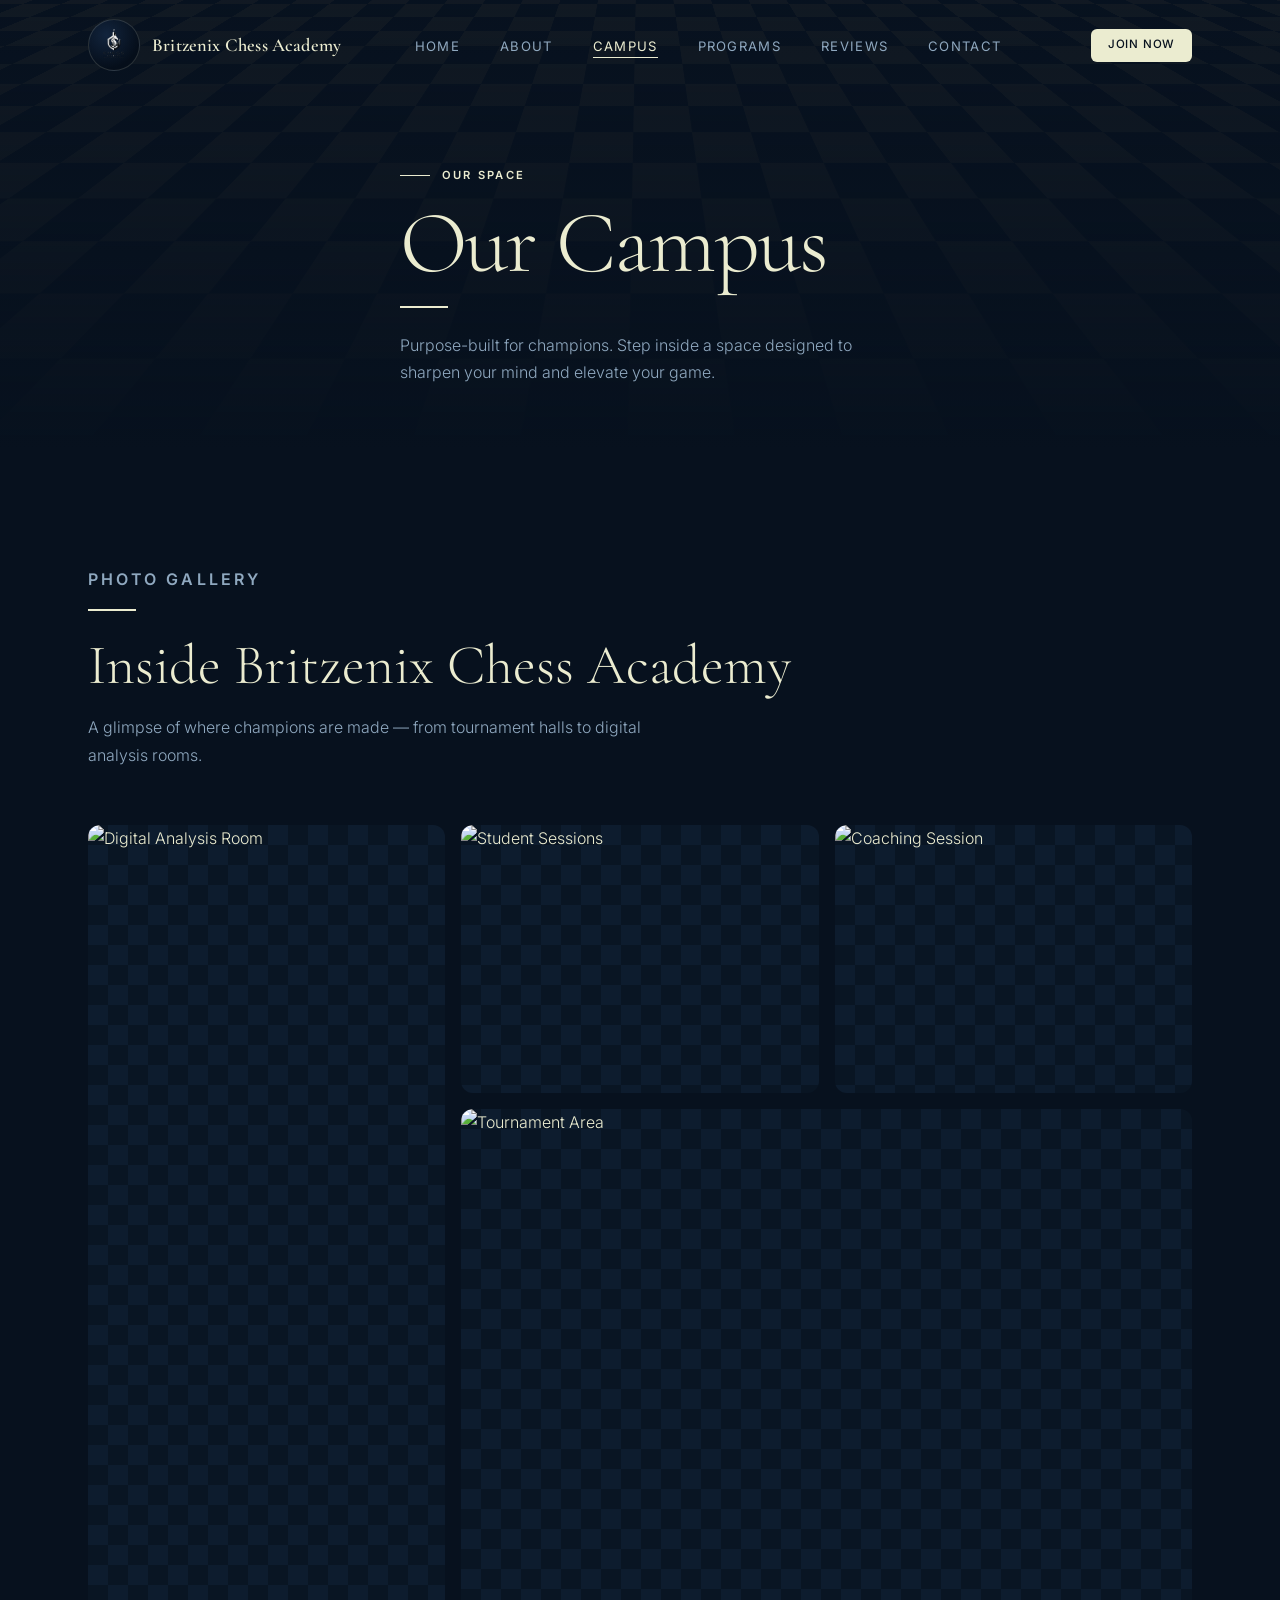
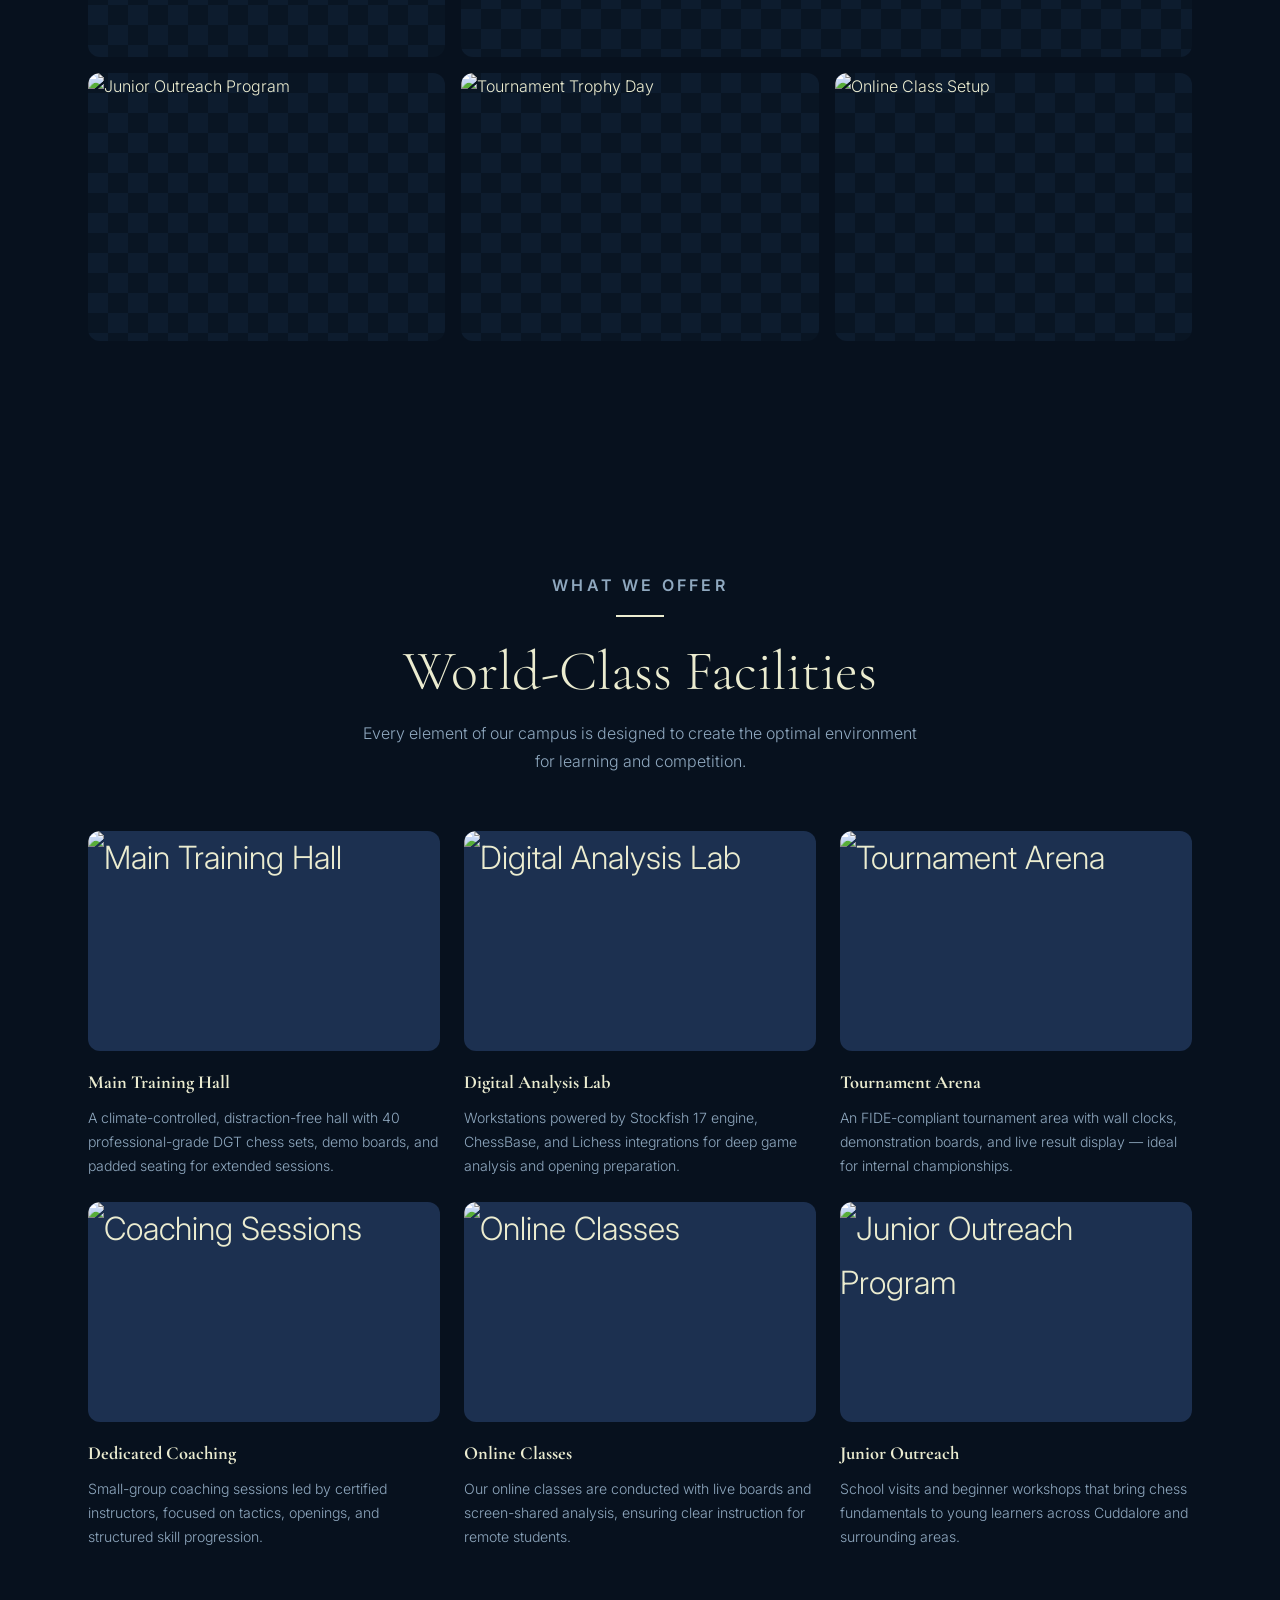
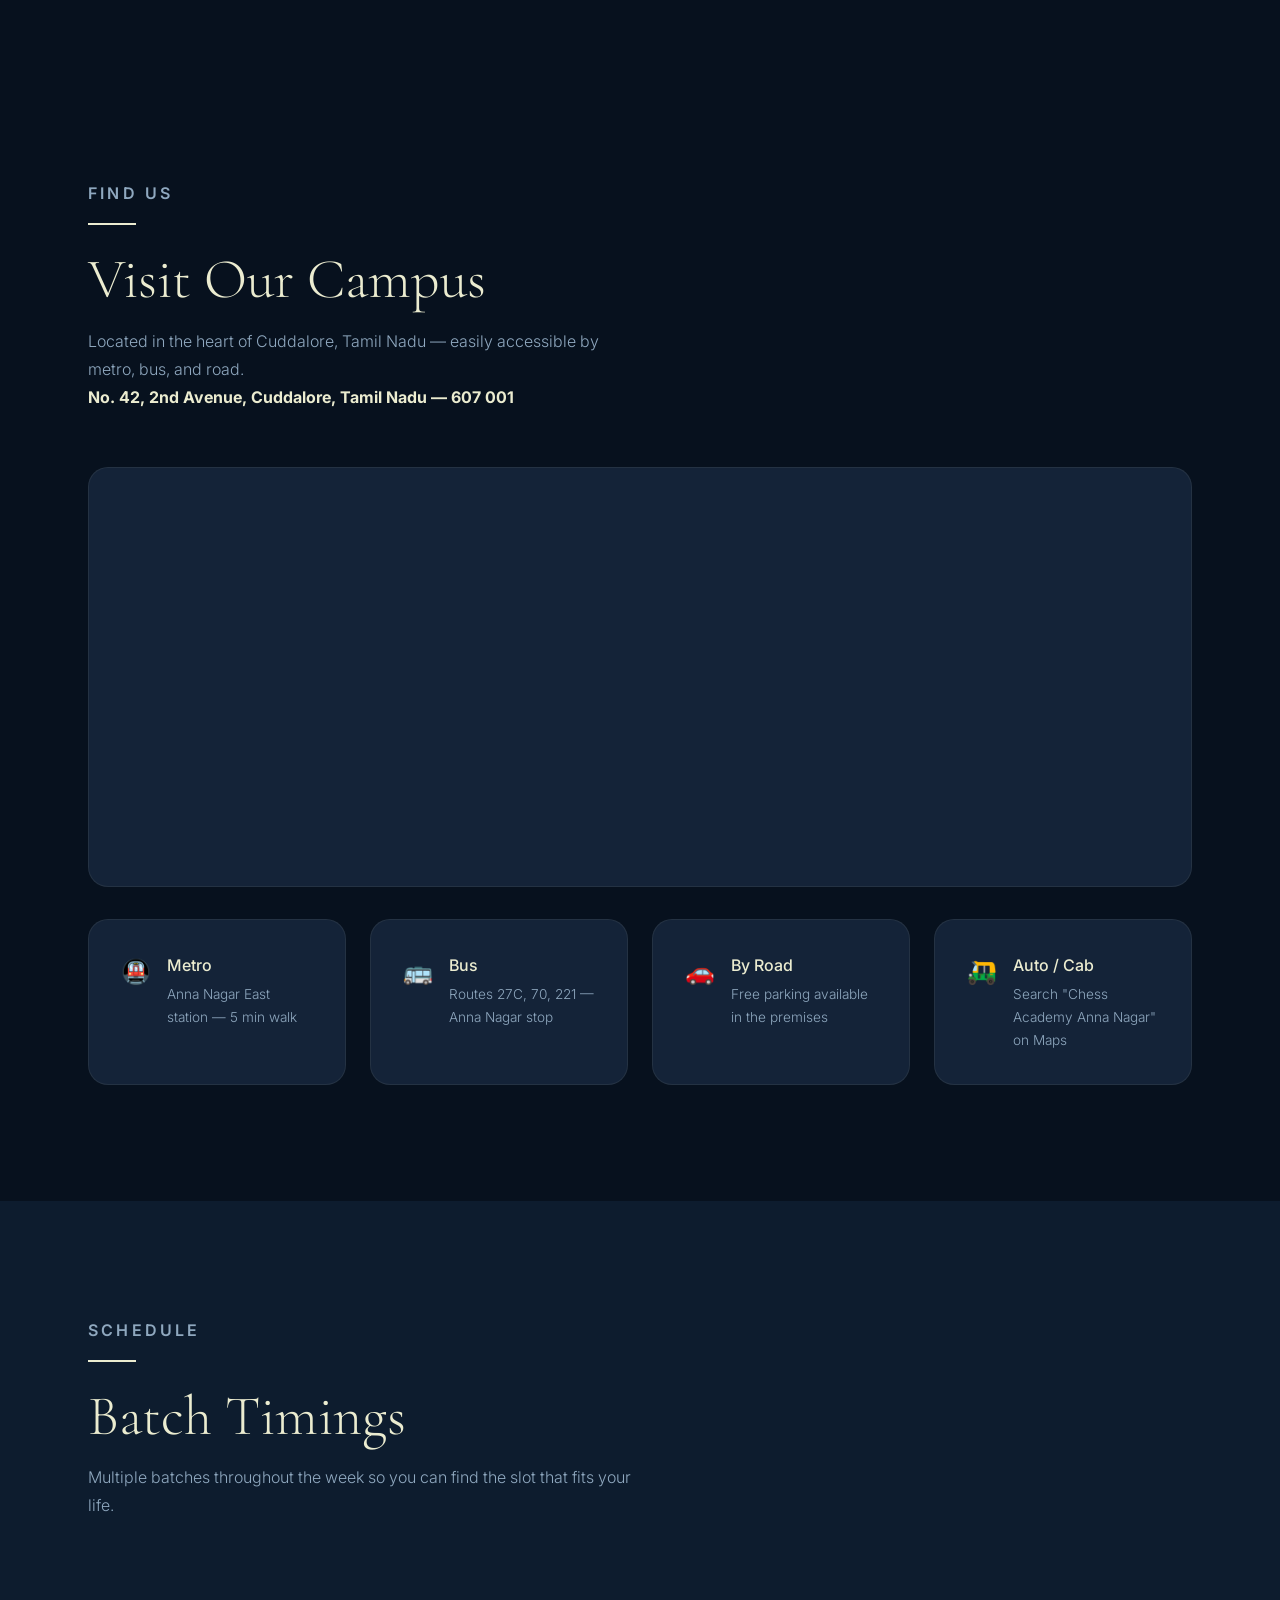
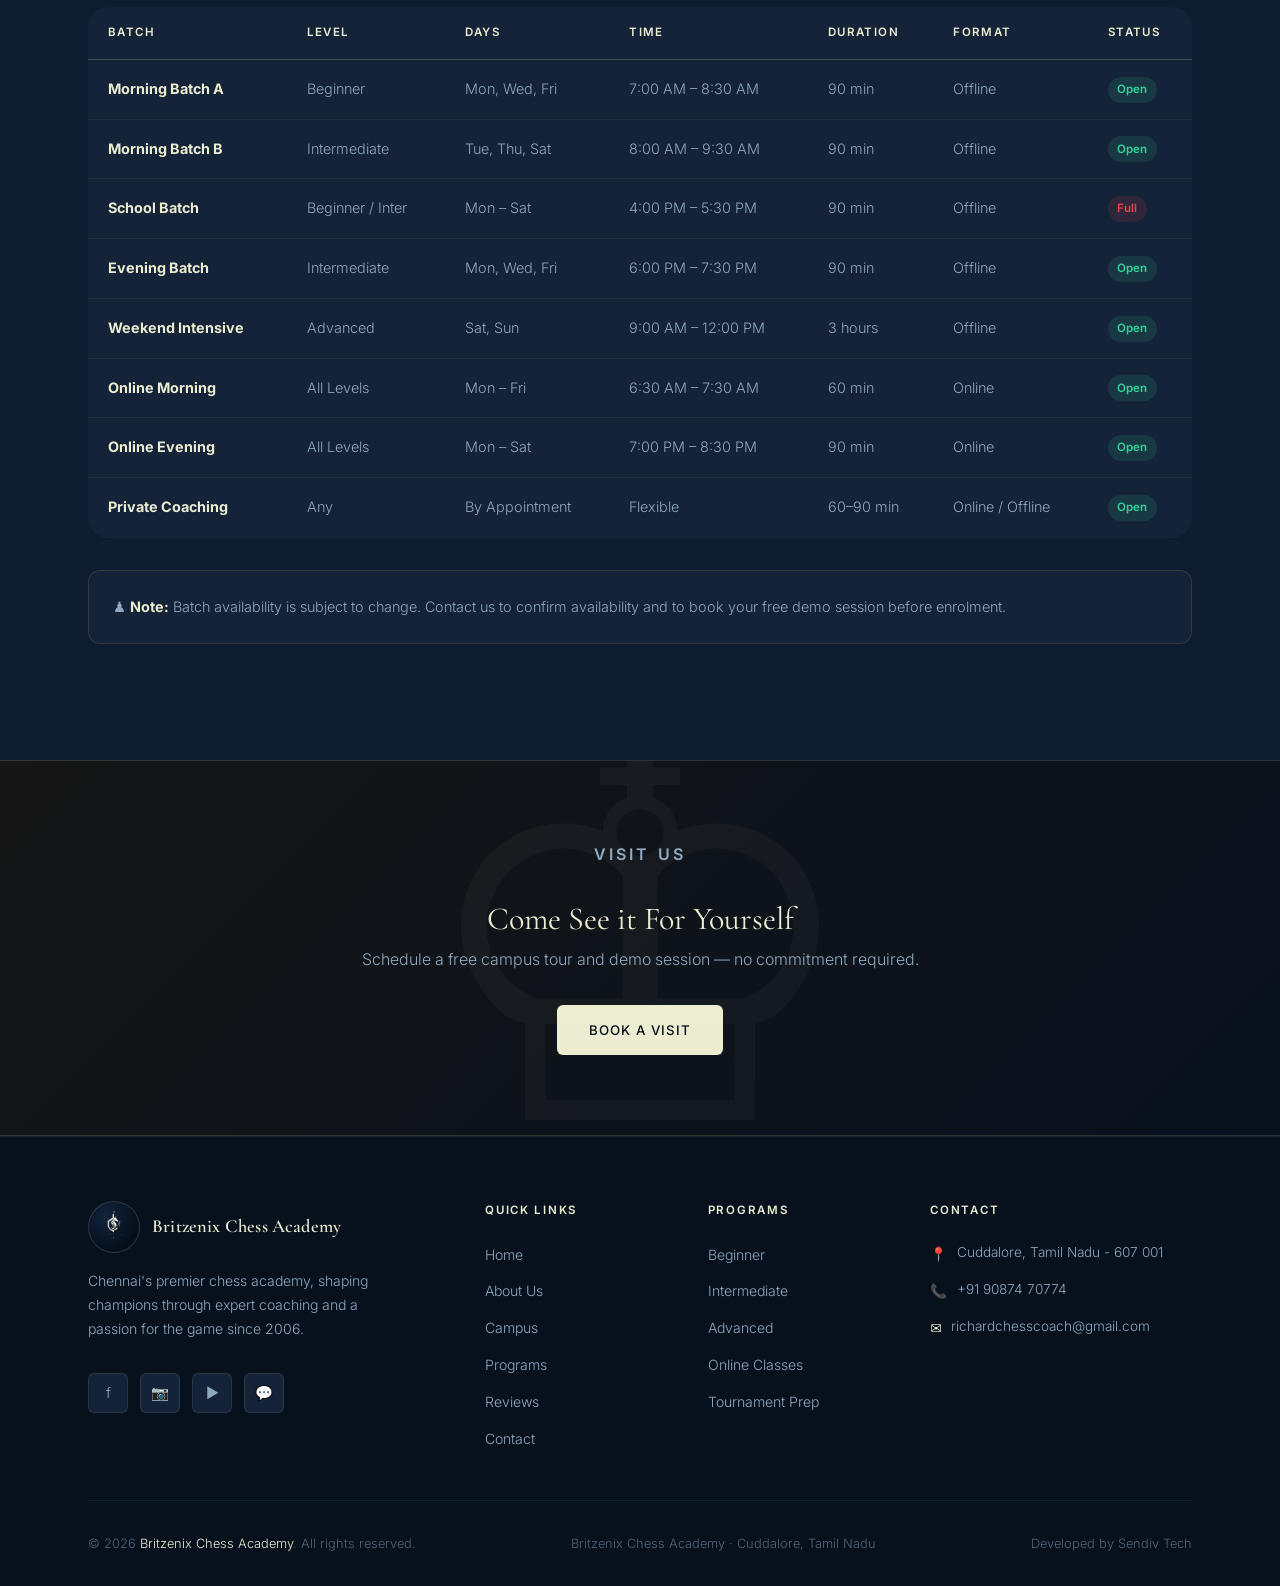
==== campus.html @ 388baba0 "Add files via upload" ====
<!DOCTYPE html>
<html lang="en">
<head>
  <meta charset="UTF-8" />
  <meta name="viewport" content="width=device-width, initial-scale=1.0" />
  <meta name="description" content="Britzenix Chess Academy Campus — explore our training facilities, gallery, and batch schedule in Chennai." />
  <title>Campus — Britzenix Chess Academy</title>
  <link rel="stylesheet" href="style.css" />
  <link rel="icon" href="chesslogo.png"/>
</head>
<body>

<!-- Global floating chess-piece background layer (behind everything) -->
<div class="piece-field" aria-hidden="true"></div>


<!-- ── NAVBAR ──────────────────────────────────────────────── -->
<nav class="navbar" role="navigation" aria-label="Main navigation">
  <div class="container navbar-inner">
    <a href="index.html" class="nav-logo" aria-label="Britzenix Chess Academy Home">
      <div class="nav-logo-icon"><img src="chesslogo.png" alt="Britzenix Chess Academy Logo"></div>
      <span class="nav-logo-text">Britzenix <span>Chess Academy</span></span>
    </a>
    <ul class="nav-menu" role="list">
      <li><a href="index.html"   class="nav-link">Home</a></li>
      <li><a href="about.html"   class="nav-link">About</a></li>
      <li><a href="campus.html"  class="nav-link active">Campus</a></li>
      <li><a href="index.html#programs" class="nav-link">Programs</a></li>
      <li><a href="reviews.html" class="nav-link">Reviews</a></li>
      <li><a href="contact.html" class="nav-link">Contact</a></li>
    </ul>
    <a href="contact.html" class="btn btn-gold nav-cta">Join Now</a>
    <button class="hamburger" aria-label="Toggle menu">
      <span></span><span></span><span></span>
    </button>
  </div>
</nav>
<nav class="mobile-nav">
  <a href="index.html"   class="nav-link">Home</a>
  <a href="about.html"   class="nav-link">About</a>
  <a href="campus.html"  class="nav-link">Campus</a>
  <a href="index.html#programs" class="nav-link">Programs</a>
  <a href="reviews.html" class="nav-link">Reviews</a>
  <a href="contact.html" class="nav-link">Contact</a>
  <a href="contact.html" class="btn btn-gold" style="margin-top:.5rem">Join Now</a>
</nav>

<!-- ── PAGE HERO ───────────────────────────────────────────── -->
<header class="page-hero">
  <div class="board-3d-stage" aria-hidden="true">
    <div class="board-3d-plane"></div>
  </div>
  <div class="page-hero-overlay"></div>
  <div class="container page-hero-content">
    <p class="page-hero-eyebrow">Our Space</p>
    <h1 class="display-xl">Our Campus</h1>
    <div class="gold-line" style="margin-top:1rem"></div>
    <p style="color:var(--ivory-dim);max-width:480px;font-size:1rem">
      Purpose-built for champions. Step inside a space designed to sharpen your mind and elevate your game.
    </p>
  </div>
</header>

<!-- ── GALLERY ──────────────────────────────────────────────── -->
<section class="section gallery-section">
  <div class="container">
    <div class="section-header reveal">
      <p class="section-label">Photo Gallery</p>
      <div class="gold-line"></div>
      <h2 class="display-lg">Inside Britzenix Chess Academy</h2>
      <p>A glimpse of where champions are made — from tournament halls to digital analysis rooms.</p>
    </div>

    <div class="gallery-grid reveal">

      <div class="gallery-item tall" data-src="image/campus1.jpeg" data-caption="Digital Analysis Room — Live engine + board analysis">
        <div class="gallery-inner"><img src="image/campus1.jpeg" alt="Digital Analysis Room" loading="lazy"></div>
        <div class="gallery-overlay">
          <div class="gallery-overlay-text">Digital Analysis Room<br><span style="font-weight:400;letter-spacing:.03em;text-transform:none;font-size:.68rem;color:var(--ivory-dim)">Live engine + board analysis</span></div>
          <span class="gallery-expand-hint" aria-hidden="true">⛶</span>
        </div>
      </div>

      <div class="gallery-item" data-src="image/campus2.jpeg" data-caption="Student Sessions">
        <div class="gallery-inner"><img src="image/campus2.jpeg" alt="Student Sessions" loading="lazy"></div>
        <div class="gallery-overlay">
          <div class="gallery-overlay-text">Student Sessions</div>
          <span class="gallery-expand-hint" aria-hidden="true">⛶</span>
        </div>
      </div>

      <div class="gallery-item" data-src="image/campus3.jpeg" data-caption="Coaching Session">
        <div class="gallery-inner"><img src="image/campus3.jpeg" alt="Coaching Session" loading="lazy"></div>
        <div class="gallery-overlay">
          <div class="gallery-overlay-text">Coaching Session</div>
          <span class="gallery-expand-hint" aria-hidden="true">⛶</span>
        </div>
      </div>

      <div class="gallery-item wide" data-src="image/campus4.jpeg" data-caption="Tournament Area — Live tournament play">
        <div class="gallery-inner"><img src="image/campus4.jpeg" alt="Tournament Area" loading="lazy"></div>
        <div class="gallery-overlay">
          <div class="gallery-overlay-text">Tournament Area<br><span style="font-weight:400;letter-spacing:.03em;text-transform:none;font-size:.68rem;color:var(--ivory-dim)">Live tournament play</span></div>
          <span class="gallery-expand-hint" aria-hidden="true">⛶</span>
        </div>
      </div>

      <div class="gallery-item" data-src="image/campus6.jpeg" data-caption="Junior Outreach Program">
        <div class="gallery-inner"><img src="image/campus6.jpeg" alt="Junior Outreach Program" loading="lazy"></div>
        <div class="gallery-overlay">
          <div class="gallery-overlay-text">Junior Outreach</div>
          <span class="gallery-expand-hint" aria-hidden="true">⛶</span>
        </div>
      </div>

      <div class="gallery-item" data-src="image/campus7.jpeg" data-caption="Trophy Day — Tournament Award Ceremony">
        <div class="gallery-inner"><img src="image/campus7.jpeg" alt="Tournament Trophy Day" loading="lazy"></div>
        <div class="gallery-overlay">
          <div class="gallery-overlay-text">Trophy Day</div>
          <span class="gallery-expand-hint" aria-hidden="true">⛶</span>
        </div>
      </div>

      <div class="gallery-item" data-src="image/chess1.jpeg" data-caption="Online Class Setup">
        <div class="gallery-inner"><img src="image/chess1.jpeg" alt="Online Class Setup" loading="lazy"></div>
        <div class="gallery-overlay">
          <div class="gallery-overlay-text">Online Class Setup</div>
          <span class="gallery-expand-hint" aria-hidden="true">⛶</span>
        </div>
      </div>

    </div>
  </div>
</section>

<!-- ── FACILITIES ────────────────────────────────────────────── -->
<section class="section facilities-section">
  <div class="container">
    <div class="section-header center reveal">
      <p class="section-label">What We Offer</p>
      <div class="gold-line center"></div>
      <h2 class="display-lg">World-Class Facilities</h2>
      <p>Every element of our campus is designed to create the optimal environment for learning and competition.</p>
    </div>

    <div class="grid-3 facilities-grid">

      <div class="facility-card reveal delay-1">
        <div class="facility-icon"><img src="image/campus1.jpeg" alt="Main Training Hall" loading="lazy"></div>
        <h3 class="facility-title">Main Training Hall</h3>
        <p class="facility-desc">A climate-controlled, distraction-free hall with 40 professional-grade DGT chess sets, demo boards, and padded seating for extended sessions.</p>
      </div>

      <div class="facility-card reveal delay-2">
        <div class="facility-icon"><img src="image/campus2.jpeg" alt="Digital Analysis Lab" loading="lazy"></div>
        <h3 class="facility-title">Digital Analysis Lab</h3>
        <p class="facility-desc">Workstations powered by Stockfish 17 engine, ChessBase, and Lichess integrations for deep game analysis and opening preparation.</p>
      </div>

      <div class="facility-card reveal delay-3">
        <div class="facility-icon"><img src="image/campus3.jpeg" alt="Tournament Arena" loading="lazy"></div>
        <h3 class="facility-title">Tournament Arena</h3>
        <p class="facility-desc">An FIDE-compliant tournament area with wall clocks, demonstration boards, and live result display — ideal for internal championships.</p>
      </div>

      <div class="facility-card reveal delay-1">
        <div class="facility-icon"><img src="image/campus4.jpeg" alt="Coaching Sessions" loading="lazy"></div>
        <h3 class="facility-title">Dedicated Coaching</h3>
        <p class="facility-desc">Small-group coaching sessions led by certified instructors, focused on tactics, openings, and structured skill progression.</p>
      </div>

      <div class="facility-card reveal delay-2">
        <div class="facility-icon"><img src="image/campus6.jpeg" alt="Online Classes" loading="lazy"></div>
        <h3 class="facility-title">Online Classes</h3>
        <p class="facility-desc">Our online classes are conducted with live boards and screen-shared analysis, ensuring clear instruction for remote students.</p>
      </div>

      <div class="facility-card reveal delay-3">
        <div class="facility-icon"><img src="image/campus7.jpeg" alt="Junior Outreach Program" loading="lazy"></div>
        <h3 class="facility-title">Junior Outreach</h3>
        <p class="facility-desc">School visits and beginner workshops that bring chess fundamentals to young learners across Cuddalore and surrounding areas.</p>
      </div>

    </div>
  </div>
</section>

<!-- ── MAP ──────────────────────────────────────────────────── -->
<section class="section map-section">
  <div class="container">
    <div class="section-header reveal">
      <p class="section-label">Find Us</p>
      <div class="gold-line"></div>
      <h2 class="display-lg">Visit Our Campus</h2>
      <p style="margin-bottom:2rem">
        Located in the heart of Cuddalore, Tamil Nadu — easily accessible by metro, bus, and road.<br>
        <strong style="color:var(--ivory)">No. 42, 2nd Avenue, Cuddalore, Tamil Nadu — 607 001</strong>
      </p>
    </div>
    <div class="map-wrap reveal">
      <!-- Google Maps embed for Cuddalore area -->
      <iframe
        src="https://www.google.com/maps/embed?pb=!1m18!1m12!1m3!1d3906.221751142876!2d79.76400107519329!3d11.749422540493462!2m3!1f0!2f0!3f0!3m2!1i1024!2i768!4f13.1!3m3!1m2!1s0x8b1686d2ad7fea7d%3A0x9b888608c3ef95a0!2sCuddalore%20Chess%20Academy!5e0!3m2!1sen!2sin!4v1782050649789!5m2!1sen!2sin" width="600" height="450" style="border:0;" allowfullscreen="" loading="lazy" referrerpolicy="no-referrer-when-downgrade"
        allowfullscreen=""
        loading="lazy"
        referrerpolicy="no-referrer-when-downgrade"
        title="Britzenix Chess Academy Location — Cuddalore, Tamil Nadu"
      ></iframe>
    </div>
    <div style="display:grid;grid-template-columns:repeat(auto-fit,minmax(220px,1fr));gap:1.5rem;margin-top:2rem" class="reveal">
      <div class="story-card" style="display:flex;align-items:flex-start;gap:1rem">
        <span style="font-size:1.5rem;flex-shrink:0">🚇</span>
        <div>
          <p style="color:var(--ivory);font-weight:500;margin-bottom:.25rem">Metro</p>
          <p style="font-size:.85rem;color:var(--ivory-dim)">Anna Nagar East station — 5 min walk</p>
        </div>
      </div>
      <div class="story-card" style="display:flex;align-items:flex-start;gap:1rem">
        <span style="font-size:1.5rem;flex-shrink:0">🚌</span>
        <div>
          <p style="color:var(--ivory);font-weight:500;margin-bottom:.25rem">Bus</p>
          <p style="font-size:.85rem;color:var(--ivory-dim)">Routes 27C, 70, 221 — Anna Nagar stop</p>
        </div>
      </div>
      <div class="story-card" style="display:flex;align-items:flex-start;gap:1rem">
        <span style="font-size:1.5rem;flex-shrink:0">🚗</span>
        <div>
          <p style="color:var(--ivory);font-weight:500;margin-bottom:.25rem">By Road</p>
          <p style="font-size:.85rem;color:var(--ivory-dim)">Free parking available in the premises</p>
        </div>
      </div>
      <div class="story-card" style="display:flex;align-items:flex-start;gap:1rem">
        <span style="font-size:1.5rem;flex-shrink:0">🛺</span>
        <div>
          <p style="color:var(--ivory);font-weight:500;margin-bottom:.25rem">Auto / Cab</p>
          <p style="font-size:.85rem;color:var(--ivory-dim)">Search "Chess Academy Anna Nagar" on Maps</p>
        </div>
      </div>
    </div>
  </div>
</section>

<!-- ── BATCH TIMINGS ─────────────────────────────────────────── -->
<section class="section batches-section">
  <div class="container">
    <div class="section-header reveal">
      <p class="section-label">Schedule</p>
      <div class="gold-line"></div>
      <h2 class="display-lg">Batch Timings</h2>
      <p>Multiple batches throughout the week so you can find the slot that fits your life.</p>
    </div>

    <div class="reveal" style="overflow-x:auto">
      <table class="batches-table">
        <thead>
          <tr>
            <th>Batch</th>
            <th>Level</th>
            <th>Days</th>
            <th>Time</th>
            <th>Duration</th>
            <th>Format</th>
            <th>Status</th>
          </tr>
        </thead>
        <tbody>
          <tr>
            <td><strong style="color:var(--ivory)">Morning Batch A</strong></td>
            <td>Beginner</td>
            <td>Mon, Wed, Fri</td>
            <td>7:00 AM – 8:30 AM</td>
            <td>90 min</td>
            <td>Offline</td>
            <td><span class="batch-badge badge-open">Open</span></td>
          </tr>
          <tr>
            <td><strong style="color:var(--ivory)">Morning Batch B</strong></td>
            <td>Intermediate</td>
            <td>Tue, Thu, Sat</td>
            <td>8:00 AM – 9:30 AM</td>
            <td>90 min</td>
            <td>Offline</td>
            <td><span class="batch-badge badge-open">Open</span></td>
          </tr>
          <tr>
            <td><strong style="color:var(--ivory)">School Batch</strong></td>
            <td>Beginner / Inter</td>
            <td>Mon – Sat</td>
            <td>4:00 PM – 5:30 PM</td>
            <td>90 min</td>
            <td>Offline</td>
            <td><span class="batch-badge badge-full">Full</span></td>
          </tr>
          <tr>
            <td><strong style="color:var(--ivory)">Evening Batch</strong></td>
            <td>Intermediate</td>
            <td>Mon, Wed, Fri</td>
            <td>6:00 PM – 7:30 PM</td>
            <td>90 min</td>
            <td>Offline</td>
            <td><span class="batch-badge badge-open">Open</span></td>
          </tr>
          <tr>
            <td><strong style="color:var(--ivory)">Weekend Intensive</strong></td>
            <td>Advanced</td>
            <td>Sat, Sun</td>
            <td>9:00 AM – 12:00 PM</td>
            <td>3 hours</td>
            <td>Offline</td>
            <td><span class="batch-badge badge-open">Open</span></td>
          </tr>
          <tr>
            <td><strong style="color:var(--ivory)">Online Morning</strong></td>
            <td>All Levels</td>
            <td>Mon – Fri</td>
            <td>6:30 AM – 7:30 AM</td>
            <td>60 min</td>
            <td>Online</td>
            <td><span class="batch-badge badge-open">Open</span></td>
          </tr>
          <tr>
            <td><strong style="color:var(--ivory)">Online Evening</strong></td>
            <td>All Levels</td>
            <td>Mon – Sat</td>
            <td>7:00 PM – 8:30 PM</td>
            <td>90 min</td>
            <td>Online</td>
            <td><span class="batch-badge badge-open">Open</span></td>
          </tr>
          <tr>
            <td><strong style="color:var(--ivory)">Private Coaching</strong></td>
            <td>Any</td>
            <td>By Appointment</td>
            <td>Flexible</td>
            <td>60–90 min</td>
            <td>Online / Offline</td>
            <td><span class="batch-badge badge-open">Open</span></td>
          </tr>
        </tbody>
      </table>
    </div>

    <div style="margin-top:2rem;padding:1.5rem;background:var(--surface);border-radius:var(--r-md);border:1px solid rgba(212,175,55,.15)" class="reveal">
      <p style="font-size:.9rem;color:var(--ivory-dim)">
        ♟ <strong style="color:var(--gold)">Note:</strong> Batch availability is subject to change. Contact us to confirm availability and to book your free demo session before enrolment.
      </p>
    </div>
  </div>
</section>

<!-- ── CTA ──────────────────────────────────────────────────── -->
<section class="cta-banner reveal">
  <div class="container">
    <p class="section-label">Visit Us</p>
    <h2 class="display-md" style="color:var(--ivory);margin:.75rem 0 .5rem">Come See it For Yourself</h2>
    <p>Schedule a free campus tour and demo session — no commitment required.</p>
    <a href="contact.html" class="btn btn-gold">Book a Visit</a>
  </div>
</section>

<!-- ── FOOTER ───────────────────────────────────────────────── -->
<footer class="footer">
  <div class="container">
    <div class="footer-grid">
      <div class="footer-brand">
        <div class="nav-logo" style="margin-bottom:.5rem">
          <div class="nav-logo-icon"><img src="chesslogo.png" alt="Britzenix Chess Academy Logo"></div>
          <span class="nav-logo-text">Britzenix <span>Chess Academy</span></span>
        </div>
        <p>Chennai's premier chess academy, shaping champions through expert coaching and a passion for the game since 2006.</p>
        <div class="social-links">
          <a href="#" class="social-link">f</a>
          <a href="#" class="social-link">📷</a>
          <a href="#" class="social-link">▶</a>
          <a href="#" class="social-link">💬</a>
        </div>
      </div>
      <div>
        <p class="footer-heading">Quick Links</p>
        <ul class="footer-links">
          <li><a href="index.html"   class="footer-link">Home</a></li>
          <li><a href="about.html"   class="footer-link">About Us</a></li>
          <li><a href="campus.html"  class="footer-link">Campus</a></li>
          <li><a href="index.html#programs" class="footer-link">Programs</a></li>
          <li><a href="reviews.html" class="footer-link">Reviews</a></li>
          <li><a href="contact.html" class="footer-link">Contact</a></li>
        </ul>
      </div>
      <div>
        <p class="footer-heading">Programs</p>
        <ul class="footer-links">
          <li><a href="contact.html" class="footer-link">Beginner</a></li>
          <li><a href="contact.html" class="footer-link">Intermediate</a></li>
          <li><a href="contact.html" class="footer-link">Advanced</a></li>
          <li><a href="contact.html" class="footer-link">Online Classes</a></li>
          <li><a href="contact.html" class="footer-link">Tournament Prep</a></li>
        </ul>
      </div>
      <div>
        <p class="footer-heading">Contact</p>
        <div class="footer-contact-item"><span class="footer-contact-icon">📍</span><span>Cuddalore, Tamil Nadu - 607 001</span></div>
        <div class="footer-contact-item"><span class="footer-contact-icon">📞</span><span>+91 90874 70774</span></div>
        <div class="footer-contact-item"><span class="footer-contact-icon">✉</span><span>richardchesscoach@gmail.com</span></div>
      </div>
    </div>
    <div class="footer-bottom">
      <p class="footer-copy">© 2026 <span>Britzenix Chess Academy</span>. All rights reserved.</p>
      <p class="footer-copy">Britzenix Chess Academy · Cuddalore, Tamil Nadu</p>
      <p class="footer-copy">Developed by <a href="https://www.sendivtech.in/" target="_blank">Sendiv Tech</a></p>
    </div>
  </div>
</footer>

<script src="script.js"></script>

<!-- ═══════════════════════════════════════════════════════════
     GALLERY LIGHTBOX HTML
     Lives at the root of <body> so it's outside all stacking
     contexts and can truly be fullscreen on every device.
     ═══════════════════════════════════════════════════════════ -->
<div class="gallery-lightbox" id="galleryLightbox"
     role="dialog" aria-modal="true" aria-label="Image viewer" tabindex="-1">

  <div class="lightbox-backdrop" id="lightboxBackdrop"></div>

  <div class="lightbox-panel" role="document">
    <!-- Close -->
    <button class="lightbox-close" id="lightboxClose" aria-label="Close image viewer">✕</button>

    <!-- Prev / Next arrows (hidden on small mobile, used on tablet+) -->
    <button class="lightbox-btn prev" id="lightboxPrev" aria-label="Previous image">‹</button>
    <button class="lightbox-btn next" id="lightboxNext" aria-label="Next image">›</button>

    <!-- Main image -->
    <div class="lightbox-img-wrap" id="lightboxImgWrap">
      <img id="lightboxImg" src="" alt="" draggable="false" />
    </div>

    <!-- Caption + counter -->
    <div class="lightbox-caption">
      <span class="lightbox-caption-text" id="lightboxCaption"></span>
      <span class="lightbox-counter"      id="lightboxCounter"></span>
    </div>

    <!-- Thumbnail strip -->
    <div class="lightbox-thumbs" id="lightboxThumbs" role="tablist" aria-label="Image thumbnails"></div>
  </div>
</div>

<script>
/* ═══════════════════════════════════════════════════════════
   GALLERY LIGHTBOX — fully cross-device
   Works on: Windows/Mac desktop, Android Chrome/Firefox,
             iOS Safari (including safe-area), iPad, tablets.
   Features:
   • Desktop hover → CSS popup (pure CSS, no JS)
   • Click/Tap → lightbox opens
   • Touch swipe left/right to navigate
   • Keyboard: ← → ESC
   • Thumbnail strip with active indicator
   • Smooth image crossfade on navigation
   • Body scroll lock (iOS-safe, no layout shift)
   • Focus trap inside modal for accessibility
   • All tap targets ≥ 44px per Apple HIG / WCAG
   ═══════════════════════════════════════════════════════════ */
(function () {
  'use strict';

  /* ── Collect all gallery items with a data-src ── */
  const items = Array.from(
    document.querySelectorAll('.gallery-item[data-src]')
  );
  if (!items.length) return;

  /* ── DOM refs ── */
  const lightbox  = document.getElementById('galleryLightbox');
  const backdrop  = document.getElementById('lightboxBackdrop');
  const panel     = lightbox.querySelector('.lightbox-panel');
  const lbImg     = document.getElementById('lightboxImg');
  const lbImgWrap = document.getElementById('lightboxImgWrap');
  const lbCap     = document.getElementById('lightboxCaption');
  const lbCount   = document.getElementById('lightboxCounter');
  const lbThumbs  = document.getElementById('lightboxThumbs');
  const btnClose  = document.getElementById('lightboxClose');
  const btnPrev   = document.getElementById('lightboxPrev');
  const btnNext   = document.getElementById('lightboxNext');

  let current    = 0;
  let isOpen     = false;
  let scrollY    = 0;   // saved scroll position for iOS scroll-lock

  /* ── Build thumbnail strip ── */
  items.forEach((item, i) => {
    const src = item.dataset.src;
    const cap = item.dataset.caption || '';

    const thumb  = document.createElement('button');
    thumb.className   = 'lightbox-thumb';
    thumb.dataset.idx = i;
    thumb.setAttribute('role', 'tab');
    thumb.setAttribute('aria-label', cap || `Image ${i + 1}`);
    thumb.setAttribute('aria-selected', 'false');

    const img = document.createElement('img');
    img.src = src; img.alt = cap; img.loading = 'lazy';
    thumb.appendChild(img);

    thumb.addEventListener('click', () => navigate(i));
    lbThumbs.appendChild(thumb);
  });

  function thumbs() { return Array.from(lbThumbs.querySelectorAll('.lightbox-thumb')); }

  /* ── Navigate to an image index ── */
  function navigate(index) {
    current = (index + items.length) % items.length;
    const src = items[current].dataset.src;
    const cap = items[current].dataset.caption || '';

    /* Crossfade: fade out → swap src → fade in */
    lbImg.classList.add('transitioning');
    setTimeout(() => {
      lbImg.src = src;
      lbImg.alt = cap;
      lbImg.onload  = () => lbImg.classList.remove('transitioning');
      lbImg.onerror = () => lbImg.classList.remove('transitioning');
    }, 200);

    lbCap.textContent   = cap;
    lbCount.textContent = `${current + 1} / ${items.length}`;

    /* Update active thumbnail */
    thumbs().forEach((t, i) => {
      const active = i === current;
      t.classList.toggle('active', active);
      t.setAttribute('aria-selected', active ? 'true' : 'false');
    });

    /* Scroll active thumb into view — works on iOS too */
    const activeThumb = thumbs()[current];
    if (activeThumb) {
      activeThumb.scrollIntoView({
        behavior: 'smooth', block: 'nearest', inline: 'center'
      });
    }
  }

  /* ── Scroll lock (iOS-safe: uses position:fixed + scroll offset) ── */
  function lockScroll() {
    scrollY = window.scrollY;
    document.body.style.position = 'fixed';
    document.body.style.top      = `-${scrollY}px`;
    document.body.style.left     = '0';
    document.body.style.right    = '0';
    document.body.style.overflow = 'hidden';
  }
  function unlockScroll() {
    document.body.style.position = '';
    document.body.style.top      = '';
    document.body.style.left     = '';
    document.body.style.right    = '';
    document.body.style.overflow = '';
    window.scrollTo(0, scrollY);
  }

  /* ── Open ── */
  function open(index) {
    isOpen = true;
    lockScroll();
    lightbox.classList.add('open');
    navigate(index);
    /* Focus the panel for keyboard users */
    setTimeout(() => lightbox.focus(), 50);
  }

  /* ── Close ── */
  function close() {
    isOpen = false;
    lightbox.classList.remove('open');
    unlockScroll();
    /* Clear src after animation so no flicker on reopen */
    setTimeout(() => { lbImg.src = ''; }, 350);
  }

  /* ── Wire gallery item clicks/taps ── */
  items.forEach((item, i) => {
    item.addEventListener('click', () => open(i));
    /* Keyboard accessibility for gallery grid */
    item.setAttribute('tabindex', '0');
    item.setAttribute('role', 'button');
    item.addEventListener('keydown', (e) => {
      if (e.key === 'Enter' || e.key === ' ') { e.preventDefault(); open(i); }
    });
  });

  /* ── Controls ── */
  btnClose.addEventListener('click', close);
  backdrop.addEventListener('click', close);
  btnPrev.addEventListener('click', () => navigate(current - 1));
  btnNext.addEventListener('click', () => navigate(current + 1));

  /* ── Keyboard navigation ── */
  document.addEventListener('keydown', (e) => {
    if (!isOpen) return;
    switch (e.key) {
      case 'Escape':     e.preventDefault(); close(); break;
      case 'ArrowLeft':  e.preventDefault(); navigate(current - 1); break;
      case 'ArrowRight': e.preventDefault(); navigate(current + 1); break;
    }
  });

  /* ── Touch / swipe navigation ──
     Works on both Android Chrome and iOS Safari.
     Only triggers if horizontal swipe > 45px AND more horizontal
     than vertical (to avoid fighting page scroll). */
  let touchStartX = 0;
  let touchStartY = 0;
  let isSwiping   = false;

  lbImgWrap.addEventListener('touchstart', (e) => {
    touchStartX = e.touches[0].clientX;
    touchStartY = e.touches[0].clientY;
    isSwiping   = false;
  }, { passive: true });

  lbImgWrap.addEventListener('touchmove', (e) => {
    const dx = Math.abs(e.touches[0].clientX - touchStartX);
    const dy = Math.abs(e.touches[0].clientY - touchStartY);
    /* Horizontal swipe: prevent page scroll */
    if (dx > dy && dx > 8) {
      isSwiping = true;
      e.preventDefault();
    }
  }, { passive: false });

  lbImgWrap.addEventListener('touchend', (e) => {
    if (!isSwiping) return;
    const dx = e.changedTouches[0].clientX - touchStartX;
    if (Math.abs(dx) > 45) {
      navigate(current + (dx < 0 ? 1 : -1));
    }
    isSwiping = false;
  }, { passive: true });

  /* Also allow swiping on the full lightbox (outside img area) on mobile */
  lightbox.addEventListener('touchstart', (e) => {
    if (e.target.closest('.lightbox-panel') && !e.target.closest('.lightbox-img-wrap')) return;
    touchStartX = e.touches[0].clientX;
  }, { passive: true });
  lightbox.addEventListener('touchend', (e) => {
    if (e.target.closest('.lightbox-thumbs')) return; /* don't swipe when scrolling thumbs */
    if (e.target.closest('.lightbox-btn') || e.target.closest('.lightbox-close')) return;
    const dx = e.changedTouches[0].clientX - touchStartX;
    if (Math.abs(dx) > 55 && !e.target.closest('.lightbox-img-wrap')) {
      navigate(current + (dx < 0 ? 1 : -1));
    }
  }, { passive: true });

  /* ── Focus trap: keep Tab/Shift+Tab inside the modal ── */
  const focusable = () => Array.from(
    lightbox.querySelectorAll('button:not([disabled]), [tabindex="0"]')
  ).filter(el => !el.closest('.gallery-grid'));

  lightbox.addEventListener('keydown', (e) => {
    if (!isOpen || e.key !== 'Tab') return;
    const els  = focusable();
    const first = els[0];
    const last  = els[els.length - 1];
    if (e.shiftKey) {
      if (document.activeElement === first) { e.preventDefault(); last.focus(); }
    } else {
      if (document.activeElement === last) { e.preventDefault(); first.focus(); }
    }
  });

})();
</script>
</body>
</html>
---- style.css ----
/* ============================================================
   BRITZENIX CHESS ACADEMY — style.css
   Palette: Light Squares #EBECD0 (cream) · Dark Squares #5A7A9A (slate blue)
   Background: deep navy derived from #5A7A9A · Text: cream #EBECD0
   Display: Cormorant Garamond  Body: Inter
   Motion: 3D perspective chessboard + drifting/orbiting piece field
   ============================================================ */

@import url('https://fonts.googleapis.com/css2?family=Cormorant+Garamond:ital,wght@0,300;0,400;0,600;0,700;1,300;1,400&family=Inter:wght@300;400;500;600&display=swap');

/* ── TOKENS ──────────────────────────────────────────────── */
:root {
  /* Dark backgrounds — deep navy derived from the slate blue square colour */
  --void:       #07111E;   /* deepest background */
  --board-dark: #0D1C2E;   /* section alternates */
  --surface:    #142338;   /* cards, navbars scrolled */
  --surface-2:  #1C3050;   /* hover state surfaces */

  /* Accent — the two actual board square colours */
  --gold:       #EBECD0;   /* cream (light squares) — primary accent */
  --gold-dim:   #B8BAA0;   /* muted cream */
  --gold-glow:  rgba(235, 236, 208, 0.18);
  --slate:      #5A7A9A;   /* slate blue (dark squares) — secondary accent */
  --slate-dim:  #3D5770;   /* deeper slate */
  --slate-glow: rgba(90, 122, 154, 0.25);

  /* Text */
  --ivory:      #EBECD0;   /* primary text = cream */
  --ivory-dim:  #8FA8BF;   /* secondary text = muted slate-blue-grey */

  --font-display: 'Cormorant Garamond', Georgia, serif;
  --font-body:    'Inter', system-ui, sans-serif;
  --r-sm: 6px; --r-md: 12px; --r-lg: 20px;
  --ease-out: cubic-bezier(0.22, 1, 0.36, 1);
}

/* ── RESET ───────────────────────────────────────────────── */
*, *::before, *::after { box-sizing: border-box; margin: 0; padding: 0; }
html { scroll-behavior: smooth; }
body {
  background: var(--void);
  color: var(--ivory);
  font-family: var(--font-body);
  font-weight: 300;
  line-height: 1.7;
  overflow-x: hidden;
}
img { display: block; max-width: 100%; height: auto; }
a { color: inherit; text-decoration: none; }
ul { list-style: none; }
button { cursor: pointer; border: none; background: none; font-family: inherit; }

/* ── FLOATING CHESS-PIECE FIELD (global, behind every page) ─
   Each piece is randomly assigned cream (#EBECD0) or slate-blue (#5A7A9A)
   colour at spawn time via inline CSS (see script.js).
   For children's attraction: pieces also pulse in size and bounce
   slightly as they drift, giving a playful, toy-like quality. */
.piece-field {
  position: fixed; inset: 0;
  z-index: 0;
  pointer-events: none;
  overflow: hidden;
}
.piece-field-mover {
  position: absolute; inset: 0;
  transition: transform .4s var(--ease-out);
  will-change: transform;
}
.piece {
  position: absolute;
  top: 100%;
  font-family: serif;
  user-select: none;
  will-change: transform, opacity;
  animation-name: pieceDrift, pieceSpin, piecePulse;
  animation-timing-function: linear, linear, ease-in-out;
  animation-iteration-count: infinite, infinite, infinite;
}
@keyframes pieceDrift {
  0%   { transform: translateY(0) translateX(0);                     opacity: 0; }
  8%   {                                                               opacity: 1; }
  50%  { transform: translateY(-57vh) translateX(calc(var(--drift, 40px) * .5)); }
  92%  {                                                               opacity: 1; }
  100% { transform: translateY(-115vh) translateX(var(--drift, 40px)); opacity: 0; }
}
@keyframes pieceSpin {
  from { rotate: 0deg; }
  to   { rotate: 360deg; }
}
/* Subtle size pulse — makes pieces feel alive and draws children's eyes */
@keyframes piecePulse {
  0%, 100% { scale: 1; }
  50%      { scale: 1.18; }
}
/* ensure content sits above the piece field */
.navbar, .hero, .page-hero, .section, .cta-banner, .footer, .mobile-nav { position: relative; z-index: 1; }

/* ── TYPOGRAPHY ──────────────────────────────────────────── */
.display-xl {
  font-family: var(--font-display);
  font-size: clamp(2.8rem, 7vw, 5.5rem);
  font-weight: 300;
  line-height: 1.05;
  letter-spacing: -0.02em;
}
.display-lg {
  font-family: var(--font-display);
  font-size: clamp(2rem, 4.5vw, 3.5rem);
  font-weight: 300;
  line-height: 1.1;
}
.display-md {
  font-family: var(--font-display);
  font-size: clamp(1.4rem, 2.5vw, 2.2rem);
  font-weight: 400;
  line-height: 1.2;
}
.section-label {
  font-size: 0.7rem;
  font-weight: 600;
  letter-spacing: 0.2em;
  text-transform: uppercase;
  color: var(--gold);
}

/* ── LAYOUT ──────────────────────────────────────────────── */
.container { max-width: 1200px; margin: 0 auto; padding: 0 clamp(1.25rem, 5vw, 3rem); }
.section { padding: clamp(4rem, 9vw, 7.5rem) 0; }
.grid-2  { display: grid; grid-template-columns: 1fr 1fr; gap: 3rem; align-items: center; }
.grid-3  { display: grid; grid-template-columns: repeat(3, 1fr); gap: 1.5rem; }
.grid-4  { display: grid; grid-template-columns: repeat(4, 1fr); gap: 1.5rem; }
.text-center { text-align: center; }

.gold-line { width: 48px; height: 2px; background: var(--gold); margin: 1rem 0 1.5rem; }
.gold-line.center { margin: 1rem auto 1.5rem; }

/* ── BUTTONS ─────────────────────────────────────────────── */
.btn {
  display: inline-flex; align-items: center; gap: .5rem;
  padding: .85rem 2rem; border-radius: var(--r-sm);
  font-size: .83rem; font-weight: 500;
  letter-spacing: .08em; text-transform: uppercase;
  transition: all .3s var(--ease-out);
}
.btn-gold  { background: var(--gold); color: var(--void); }
.btn-gold:hover  { background: #F5F6DE; box-shadow: 0 0 30px rgba(235,236,208,.5), 0 4px 20px rgba(0,8,20,.4); transform: translateY(-2px); }
.btn-outline { background: transparent; color: var(--ivory); border: 1px solid rgba(235,236,208,.3); }
.btn-outline:hover { border-color: var(--gold); color: var(--gold); box-shadow: 0 0 20px var(--gold-glow); transform: translateY(-2px); }
.btn-ghost { background: transparent; color: var(--gold); border: 1px solid var(--gold); padding: .7rem 1.6rem; }
.btn-ghost:hover { background: var(--gold); color: var(--void); box-shadow: 0 0 25px var(--gold-glow); transform: translateY(-2px); }

/* ── NAVBAR ──────────────────────────────────────────────── */
.navbar {
  position: fixed; top: 0; left: 0; right: 0;
  z-index: 1000; padding: 1.2rem 0;
  transition: all .4s var(--ease-out);
}
.navbar.scrolled {
  background: rgba(7,17,30,.95);
  backdrop-filter: blur(20px);
  border-bottom: 1px solid rgba(235,236,208,.14);
  padding: .9rem 0;
  box-shadow: 0 4px 40px rgba(0,8,20,.7);
}
.navbar-inner { display: flex; align-items: center; justify-content: space-between; }
.nav-logo { display: flex; align-items: center; gap: .75rem; }

/* Logo icon — sized to comfortably show the uploaded crest artwork.
   A soft dark circle sits behind it so the white/silver knight reads
   clearly against the navbar at any scroll state, instead of being
   cropped into a tiny tinted box. */
.nav-logo-icon {
  width: 52px; height: 52px;
  flex-shrink: 0;
  border-radius: 50%;
  background: radial-gradient(circle at 35% 30%, #12243D 0%, #050E1A 70%);
  border: 1px solid rgba(235,236,208,.16);
  display: flex; align-items: center; justify-content: center;
  overflow: hidden;
  transition: border-color .3s, transform .3s var(--ease-out);
}
.nav-logo-icon img {
  width: 100%; height: 100%;
  object-fit: contain;
  padding: 6px;
}
.nav-logo:hover .nav-logo-icon {
  border-color: rgba(235,236,208,.5);
  transform: scale(1.05);
}
.nav-logo-text { font-family: var(--font-display); font-size: 1.15rem; font-weight: 600; letter-spacing: .01em; white-space: nowrap; }
.nav-logo-text span { color: var(--gold); }
.nav-menu { display: flex; align-items: center; gap: 2.5rem; }
.nav-link {
  font-size: .82rem; font-weight: 400; letter-spacing: .1em;
  text-transform: uppercase; color: var(--ivory-dim);
  transition: color .25s; position: relative;
}
.nav-link::after {
  content: ''; position: absolute; bottom: -4px; left: 0;
  width: 0; height: 1px; background: var(--gold); transition: width .3s var(--ease-out);
}
.nav-link:hover, .nav-link.active { color: var(--ivory); }
.nav-link:hover::after, .nav-link.active::after { width: 100%; }
/* Nav CTA — smaller than hero buttons, fits comfortably in navbar */
.nav-cta {
  margin-left: 1rem;
  padding: .45rem 1.1rem !important;
  font-size: .72rem !important;
  letter-spacing: .08em;
  border-radius: var(--r-sm);
  white-space: nowrap;
}

/* Hamburger */
.hamburger { display: none; flex-direction: column; gap: 5px; padding: 4px; }
.hamburger span { display: block; width: 24px; height: 2px; background: var(--ivory); transition: all .3s var(--ease-out); transform-origin: center; }
.hamburger.open span:nth-child(1) { transform: translateY(7px) rotate(45deg); }
.hamburger.open span:nth-child(2) { opacity: 0; }
.hamburger.open span:nth-child(3) { transform: translateY(-7px) rotate(-45deg); }

.mobile-nav {
  display: none; position: fixed; inset: 0;
  background: var(--void); z-index: 999;
  flex-direction: column; align-items: center; justify-content: center; gap: 2.5rem;
  opacity: 0; pointer-events: none; transition: opacity .35s var(--ease-out);
}
.mobile-nav.open { opacity: 1; pointer-events: all; }
.mobile-nav .nav-link { font-size: 1.5rem; letter-spacing: .15em; }

/* ── WHATSAPP FLOATING BUTTON ────────────────────────────────
   Fixed bottom-right, stays visible while scrolling on every page
   it's included on. Uses WhatsApp's brand green deliberately —
   it's the one spot on this monochrome site where a recognisable
   brand colour helps, since it signals "this opens WhatsApp"
   instantly to visitors. */
.whatsapp-float {
  position: fixed;
  right: 1.5rem; bottom: 1.5rem;
  z-index: 998;
  width: 58px; height: 58px;
  border-radius: 50%;
  background: #25D366;
  display: flex; align-items: center; justify-content: center;
  box-shadow: 0 6px 24px rgba(0,8,20,.65), 0 0 0 0 rgba(37,211,102,.5);
  transition: transform .3s var(--ease-out), box-shadow .3s var(--ease-out);
  animation: whatsappPulse 2.6s ease-in-out infinite;
}
.whatsapp-float svg { width: 30px; height: 30px; display: block; }
.whatsapp-float:hover {
  transform: scale(1.08) translateY(-2px);
  box-shadow: 0 10px 32px rgba(0,8,20,.7), 0 0 0 10px rgba(37,211,102,.12);
}
@keyframes whatsappPulse {
  0%, 100% { box-shadow: 0 6px 24px rgba(0,8,20,.65), 0 0 0 0 rgba(37,211,102,.45); }
  50%      { box-shadow: 0 6px 24px rgba(0,8,20,.65), 0 0 0 10px rgba(37,211,102,0); }
}
.whatsapp-tooltip {
  position: absolute;
  right: 68px; top: 50%; transform: translateY(-50%);
  background: var(--surface);
  border: 1px solid rgba(235,236,208,.12);
  color: var(--ivory);
  font-size: .78rem; font-weight: 500;
  padding: .5rem .9rem;
  border-radius: var(--r-sm);
  white-space: nowrap;
  opacity: 0; pointer-events: none;
  transition: opacity .25s, transform .25s;
  transform: translateY(-50%) translateX(8px);
}
.whatsapp-float:hover .whatsapp-tooltip {
  opacity: 1;
  transform: translateY(-50%) translateX(0);
}

/* ── HERO ────────────────────────────────────────────────── */
.hero {
  min-height: 100vh; position: relative;
  display: flex; align-items: center; overflow: hidden;
  /* Extra bottom padding so hero-content never sits on top of the
     absolutely-positioned stats bar (visible on mid-height viewports) */
  padding-top: 6rem;
  padding-bottom: 10rem;
}

/* 3D perspective chessboard floor — tilts back into the screen and
   drifts slowly, like looking down a tournament hall of boards. */
.board-3d-stage {
  position: absolute; inset: 0;
  overflow: hidden;
  perspective: 900px;
  perspective-origin: 50% 30%;
}
/* The board plane now uses the ACTUAL chess square colours — cream and
   slate blue — so when it's revealed through the dark overlay it reads
   unmistakably as a real chessboard receding into the scene.
   Two scale of squares: a 140px checker (the board tiles) and a
   70px grid overlay (the inner line detail). Both drift together. */
.board-3d-plane {
  position: absolute;
  left: 50%; top: 45%;
  width: 220vmax; height: 220vmax;
  margin-left: -110vmax; margin-top: -110vmax;
  background-image:
    linear-gradient(90deg, rgba(235,236,208,.08) 1px, transparent 1px),
    linear-gradient(0deg,  rgba(235,236,208,.08) 1px, transparent 1px),
    repeating-conic-gradient(#EBECD0 0% 25%, #5A7A9A 0% 50%);
  background-size: 70px 70px, 70px 70px, 140px 140px;
  transform: rotateX(65deg) rotateZ(0deg) translateZ(0);
  transform-style: preserve-3d;
  opacity: 0.22;
  animation: boardDrift 35s linear infinite;
}
@keyframes boardDrift {
  0%   { background-position: 0 0, 0 0, 0 0; }
  100% { background-position: 0 1400px, 0 1400px, 0 2800px; }
}
.hero-overlay {
  position: absolute; inset: 0;
  background: linear-gradient(180deg,
    rgba(7,17,30,.60) 0%,
    rgba(7,17,30,.82) 50%,
    var(--void) 100%);
}
.hero-badge {
  display: inline-flex; align-items: center; gap: .5rem;
  padding: .4rem 1rem;
  background: rgba(235,236,208,.07); border: 1px solid rgba(235,236,208,.2);
  border-radius: 100px; margin-bottom: 1.75rem;
}
.hero-badge-dot { width: 6px; height: 6px; background: var(--gold); border-radius: 50%; animation: pulse 2s ease-in-out infinite; }
@keyframes pulse { 0%,100% { opacity:1; transform:scale(1); } 50% { opacity:.4; transform:scale(.7); } }
.hero-badge span { font-size: .72rem; font-weight: 500; letter-spacing: .15em; text-transform: uppercase; color: var(--gold); }
.hero-content { position: relative; z-index: 1; max-width: 680px; }
.hero-heading { margin-bottom: 1.5rem; }
.hero-heading em { font-style: italic; color: var(--gold); }
.hero-subtext { font-size: 1.05rem; color: var(--ivory-dim); max-width: 480px; margin-bottom: 2.5rem; }
.hero-actions { display: flex; gap: 1rem; flex-wrap: wrap; }
.hero-stats { position: absolute; bottom: 3rem; left: 0; right: 0; z-index: 1; }
.hero-stats-inner {
  display: flex; gap: 3rem; padding-top: 2rem;
  border-top: 1px solid rgba(235,236,208,.12);
}
.hero-stat-num { font-family: var(--font-display); font-size: 2.2rem; font-weight: 300; color: var(--gold); line-height: 1; }
.hero-stat-label { font-size: .72rem; font-weight: 500; letter-spacing: .12em; text-transform: uppercase; color: var(--ivory-dim); margin-top: .3rem; }

/* ── ABOUT PREVIEW ───────────────────────────────────────── */
.about-preview { background: var(--board-dark); }
.about-preview .grid-2 { gap: 4rem; }
.about-image-frame {
  border: 1px solid rgba(235,236,208,.22); border-radius: var(--r-lg); overflow: hidden;
  aspect-ratio: 4/5; background: var(--surface);
  display: flex; align-items: center; justify-content: center;
  position: relative; transition: transform .5s var(--ease-out);
}
.about-image-frame:hover { transform: scale(1.02); }
.about-image-frame .frame-bg {
  position: absolute; inset: 0;
  background: repeating-conic-gradient(#0D1C2E 0% 25%, #091523 0% 50%);
  background-size: 40px 40px;
}
.about-image-frame .frame-piece { position: relative; z-index: 1; font-size: 9rem; opacity: .3; }
/* Real uploaded photo fills the frame edge-to-edge regardless of its
   native orientation, instead of overflowing or sitting at native size. */
.about-image-frame > div { width: 100%; height: 100%; }
.about-image-frame img {
  width: 100%; height: 100%;
  object-fit: cover; object-position: center 20%;
  display: block;
}
.about-corner {
  position: absolute; top: 1.5rem; right: -1rem;
  background: var(--gold); color: var(--void);
  padding: 1rem 1.5rem; border-radius: var(--r-md); z-index: 2;
  box-shadow: 0 8px 30px rgba(0,8,20,.6);
}
.about-corner-num { font-family: var(--font-display); font-size: 2rem; font-weight: 700; line-height: 1; }
.about-corner-label { font-size: .65rem; font-weight: 600; letter-spacing: .1em; text-transform: uppercase; color: rgba(7,17,30,.75); }
.about-image-wrap { position: relative; }
.about-quote {
  margin: 1.5rem 0 2rem; padding-left: 1.25rem;
  border-left: 2px solid var(--gold);
  font-family: var(--font-display); font-size: 1.1rem; font-style: italic; color: var(--ivory-dim); line-height: 1.6;
}

/* ── PROGRAMS ────────────────────────────────────────────── */
.programs { background: var(--void); }
.program-card {
  background: var(--surface); border: 1px solid rgba(235,236,208,.07);
  border-radius: var(--r-lg); padding: 2.5rem;
  transition: all .4s var(--ease-out); position: relative; overflow: hidden;
}
.program-card::before {
  content: ''; position: absolute; top: 0; left: 0; right: 0; height: 2px;
  background: var(--gold); transform: scaleX(0); transform-origin: left; transition: transform .4s var(--ease-out);
}
.program-card:hover { background: var(--surface-2); border-color: rgba(235,236,208,.22); transform: translateY(-6px); box-shadow: 0 20px 60px rgba(0,8,20,.6); }
.program-card:hover::before { transform: scaleX(1); }
.program-icon {
  width: 56px; height: 56px;
  background: rgba(235,236,208,.12); border: 1px solid rgba(235,236,208,.22);
  border-radius: var(--r-md); display: flex; align-items: center; justify-content: center;
  font-size: 1.5rem; margin-bottom: 1.5rem; transition: all .3s var(--ease-out);
}
.program-card:hover .program-icon { background: var(--gold); border-color: var(--gold); }
.program-tag {
  display: inline-block; padding: .25rem .75rem;
  background: rgba(235,236,208,.12); border-radius: 100px;
  font-size: .7rem; font-weight: 600; letter-spacing: .1em; text-transform: uppercase; color: var(--gold);
  margin-bottom: 1rem;
}
.program-title { font-family: var(--font-display); font-size: 1.5rem; font-weight: 400; color: var(--ivory); margin-bottom: .75rem; }
.program-desc { font-size: .9rem; color: var(--ivory-dim); line-height: 1.7; margin-bottom: 1.5rem; }
.program-features { display: flex; flex-direction: column; gap: .5rem; margin-bottom: 2rem; }
.program-feature { display: flex; align-items: center; gap: .6rem; font-size: .85rem; color: var(--ivory-dim); }
.program-feature::before { content: '♟'; color: var(--gold); font-size: .75rem; flex-shrink: 0; }
.program-card.featured { background: linear-gradient(145deg, #0D1C2E 0%, #050E1A 100%); border-color: rgba(235,236,208,.4); }
.program-card.featured::before { transform: scaleX(1); }
.featured-badge {
  position: absolute; top: 1.5rem; right: 1.5rem;
  background: var(--gold); color: var(--void);
  font-size: .65rem; font-weight: 700; letter-spacing: .12em; text-transform: uppercase;
  padding: .25rem .65rem; border-radius: 100px;
}

/* ── WHY CHOOSE US ───────────────────────────────────────── */
.why { background: var(--board-dark); }
.why-grid {
  display: grid; grid-template-columns: repeat(2, 1fr);
  gap: 2px; background: rgba(235,236,208,.05);
  border: 1px solid rgba(235,236,208,.05); border-radius: var(--r-lg); overflow: hidden;
}
.why-item { background: var(--surface); padding: 2.5rem; transition: background .3s; display: flex; gap: 1.5rem; align-items: flex-start; }
.why-item:hover { background: var(--surface-2); }
.why-icon { font-size: 1.8rem; flex-shrink: 0; margin-top: .2rem; filter: saturate(0) brightness(.7); transition: filter .3s; }
.why-item:hover .why-icon { filter: none; }
.why-item-title { font-family: var(--font-display); font-size: 1.2rem; font-weight: 400; color: var(--ivory); margin-bottom: .5rem; }
.why-item-desc { font-size: .88rem; color: var(--ivory-dim); line-height: 1.7; }

/* ── TESTIMONIALS ────────────────────────────────────────── */
.testimonials { background: var(--void); overflow: hidden; }
.testimonial-track-wrap { overflow: hidden; }
.testimonial-track { display: flex; gap: 1.5rem; transition: transform .55s var(--ease-out); }
.testimonial-card {
  flex: 0 0 calc(33.333% - 1rem);
  background: var(--surface); border: 1px solid rgba(235,236,208,.07);
  border-radius: var(--r-lg); padding: 2rem; transition: border-color .3s;
}
.testimonial-card:hover { border-color: rgba(235,236,208,.22); }
.testi-text { font-size: .92rem; line-height: 1.8; color: var(--ivory-dim); margin-bottom: 1.5rem; }
.testi-author { display: flex; align-items: center; gap: .75rem; }
.testi-avatar {
  width: 44px; height: 44px; border-radius: 50%;
  background: var(--gold); display: flex; align-items: center; justify-content: center;
  font-size: 1rem; color: var(--void); font-weight: 600; flex-shrink: 0;
}
.testi-name { font-weight: 500; font-size: .9rem; color: var(--ivory); }
.testi-role { font-size: .78rem; color: var(--ivory-dim); }

/* ── PIECE RATING (chess-piece alternative to star ratings) ──
   Escalating piece value per rank: pawn → knight → bishop → rook → queen.
   Filled/bright pieces up to the rating; remaining slots sit dim. */
.piece-rating {
  display: inline-flex;
  align-items: center;
  gap: .35rem;
  margin-bottom: .75rem;
}
.piece-rating .pr-piece {
  font-size: 45px;
  line-height: 1;
  font-family: serif;
  color: rgba(235,236,208,.18);
  transition: color .25s, transform .25s;
}
.piece-rating .pr-piece.filled {
  color: var(--gold);
  text-shadow: 0 0 12px rgba(235,236,208,.28);
}
.piece-rating.lg .pr-piece { font-size: 40px; }
.piece-rating-label {
  font-size: .72rem;
  font-weight: 500;
  color: var(--ivory-dim);
  margin-left: .25rem;
  letter-spacing: .02em;
}
/* interactive variant for the review submission form */
.piece-rating.interactive .pr-piece {
  cursor: pointer;
  transform-origin: center;
}
.piece-rating.interactive .pr-piece:hover {
  transform: translateY(-3px) scale(1.15);
}

.slider-controls { display: flex; justify-content: center; align-items: center; gap: 1rem; margin-top: 2.5rem; }
.slider-btn {
  width: 44px; height: 44px; border-radius: 50%;
  background: var(--surface); border: 1px solid rgba(235,236,208,.12);
  color: var(--ivory-dim); font-size: 1rem; display: flex; align-items: center; justify-content: center;
  transition: all .3s var(--ease-out);
}
.slider-btn:hover { background: var(--gold); color: var(--void); border-color: var(--gold); box-shadow: 0 0 20px var(--gold-glow); }
.slider-dots { display: flex; gap: .5rem; }
.slider-dot { width: 6px; height: 6px; border-radius: 50%; background: rgba(235,236,208,.22); cursor: pointer; transition: all .3s; }
.slider-dot.active { background: var(--gold); width: 20px; border-radius: 3px; }

/* ── CTA BANNER ──────────────────────────────────────────── */
.cta-banner {
  background: linear-gradient(135deg, #161616 0%, #07111E 100%);
  border-top: 1px solid rgba(235,236,208,.14); border-bottom: 1px solid rgba(235,236,208,.14);
  padding: 5rem 0; text-align: center; position: relative; overflow: hidden;
}
.cta-banner::before {
  content: '♔'; position: absolute; font-size: 40vw;
  top: 50%; left: 50%; transform: translate(-50%, -50%);
  color: rgba(235,236,208,.03); pointer-events: none; font-family: serif;
}
.cta-banner .display-md { margin: .75rem 0 .5rem; }
.cta-banner p { color: var(--ivory-dim); margin-bottom: 2rem; font-size: 1rem; }

/* ── SECTION HEADER ──────────────────────────────────────── */
.section-header { margin-bottom: 3.5rem; }
.section-header.center { text-align: center; }
.section-header .display-lg { margin-top: .5rem; margin-bottom: 1rem; }
.section-header p { font-size: 1rem; color: var(--ivory-dim); max-width: 560px; line-height: 1.75; }
.section-header.center p { margin: 0 auto; }

/* ── PAGE HERO ───────────────────────────────────────────── */
.page-hero {
  height: 50vh; min-height: 380px; position: relative;
  display: flex; align-items: flex-end; padding-bottom: 4rem; overflow: hidden;
}
.page-hero .board-3d-stage { perspective: 700px; perspective-origin: 50% 20%; }
.page-hero .board-3d-plane { animation-duration: 50s; }
.page-hero-overlay {
  position: absolute; inset: 0;
  background: linear-gradient(to bottom, rgba(0,8,20,.7) 0%, var(--void) 100%);
}
.page-hero-content { position: relative; z-index: 1; }
.page-hero-eyebrow {
  font-size: .7rem; font-weight: 600; letter-spacing: .2em; text-transform: uppercase; color: var(--gold);
  display: flex; align-items: center; gap: .75rem; margin-bottom: .75rem;
}
.page-hero-eyebrow::before { content: ''; width: 30px; height: 1px; background: var(--gold); }

/* ── ABOUT PAGE ──────────────────────────────────────────── */
.story-section { background: var(--board-dark); }
.story-cards { display: grid; grid-template-columns: repeat(3,1fr); gap: 1.5rem; margin-top: 3rem; }
.story-card { background: var(--surface); border-radius: var(--r-lg); padding: 2rem; border: 1px solid rgba(235,236,208,.07); }
.story-card-icon { font-size: 2rem; margin-bottom: 1rem; }
.story-card-title { font-family: var(--font-display); font-size: 1.15rem; color: var(--ivory); margin-bottom: .5rem; }
.story-card-text { font-size: .88rem; color: var(--ivory-dim); line-height: 1.7; }
.coaches-section { background: var(--void); }
.coach-card {
  background: var(--surface); border-radius: var(--r-lg); overflow: hidden;
  border: 1px solid rgba(235,236,208,.07); transition: all .4s var(--ease-out);
}
.coach-card:hover { transform: translateY(-6px); border-color: rgba(235,236,208,.22); box-shadow: 0 20px 50px rgba(0,8,20,.6); }
.coach-avatar {
  aspect-ratio: 1; background: var(--surface-2);
  display: flex; align-items: center; justify-content: center; font-size: 5rem;
  position: relative; overflow: hidden; transition: transform .5s var(--ease-out);
}
.coach-card:hover .coach-avatar { transform: scale(1.05); }
.coach-avatar::after {
  content: ''; position: absolute; bottom: 0; left: 0; right: 0; height: 40%;
  background: linear-gradient(to top, var(--surface), transparent);
}
.coach-info { padding: 1.5rem; }
.coach-name { font-family: var(--font-display); font-size: 1.2rem; color: var(--ivory); margin-bottom: .25rem; }
.coach-role { font-size: .78rem; color: var(--gold); font-weight: 500; letter-spacing: .05em; }
.coach-bio { font-size: .85rem; color: var(--ivory-dim); margin-top: .75rem; line-height: 1.6; }
.achievements-section { background: var(--board-dark); }
.stats-grid {
  display: grid; grid-template-columns: repeat(4,1fr);
  gap: 1px; background: rgba(235,236,208,.07);
  border-radius: var(--r-lg); overflow: hidden;
}
.stat-box { background: var(--surface); padding: 3rem 2rem; text-align: center; transition: background .3s; }
.stat-box:hover { background: var(--surface-2); }
.stat-num { font-family: var(--font-display); font-size: clamp(2.5rem,4vw,4rem); font-weight: 300; color: var(--gold); line-height: 1; margin-bottom: .5rem; }
.stat-label { font-size: .75rem; font-weight: 500; letter-spacing: .12em; text-transform: uppercase; color: var(--ivory-dim); }

/* ── CAMPUS PAGE ─────────────────────────────────────────── */
.gallery-section { background: var(--void); }
/* ═══════════════════════════════════════════════════════════
   GALLERY — Hover popup + Click/Tap lightbox
   Desktop: hovering a tile scales it out of the grid (CSS only).
   Mobile/Tablet: hover doesn't exist — tapping opens lightbox.
   The lightbox is fully cross-device: touch swipe, keyboard nav,
   proper safe-area insets, correct viewport heights on iOS, no
   scroll-bleed, and focus-trap for accessibility.
   ═══════════════════════════════════════════════════════════ */
.gallery-section { overflow: hidden; } /* prevent popup from causing page scroll */
.gallery-grid {
  display: grid;
  grid-template-columns: repeat(3, 1fr);
  gap: 1rem;
  margin-top: 2rem;
  /* overflow visible so desktop popup can scale above grid */
  overflow: visible;
  position: relative;
}
.gallery-item {
  border-radius: var(--r-md);
  overflow: hidden;
  background: var(--surface);
  position: relative;
  aspect-ratio: 4/3;
  cursor: zoom-in;
  z-index: 1;
  /* transition for desktop popup — z-index delays reset until scale-down is done */
  transition:
    transform .36s var(--ease-out),
    box-shadow .36s var(--ease-out),
    z-index 0s .36s;
}
.gallery-item.tall { grid-row: span 2; aspect-ratio: auto; }
.gallery-item.wide { grid-column: span 2; }

/* ── Desktop hover popup ── */
@media (hover: hover) and (pointer: fine) {
  .gallery-item:hover {
    transform: scale(1.38);
    z-index: 20;
    transition:
      transform .36s var(--ease-out),
      box-shadow .36s var(--ease-out),
      z-index 0s 0s;
    box-shadow:
      0 24px 60px rgba(0,8,20,.82),
      0 0 0 3px var(--slate),
      0 0 40px rgba(90,122,154,.4);
  }
  .gallery-item:hover .gallery-overlay { opacity: 1; transform: translateY(0); }
  .gallery-item:hover .gallery-inner img { filter: brightness(1.1) saturate(1.15); }
}

/* ── Touch-friendly active state (mobile tap feedback) ── */
@media (hover: none) {
  .gallery-item:active { opacity: .85; transform: scale(.97); }
}

.gallery-inner {
  width: 100%; height: 100%; min-height: 180px;
  display: flex; align-items: center; justify-content: center;
  background: repeating-conic-gradient(#0D1C2E 0% 25%, #091523 0% 50%);
  background-size: 40px 40px;
}
.gallery-inner img {
  width: 100%; height: 100%;
  object-fit: cover; object-position: center; display: block;
  transition: filter .4s;
}
/* Overlay: slim bottom gradient with caption — slides up on hover */
.gallery-overlay {
  position: absolute; bottom: 0; left: 0; right: 0;
  padding: .65rem .9rem;
  background: linear-gradient(to top, rgba(7,17,30,.92) 0%, transparent 100%);
  display: flex; align-items: flex-end; justify-content: space-between;
  opacity: 0;
  transform: translateY(8px);
  transition: opacity .28s, transform .28s var(--ease-out);
  pointer-events: none;
}
.gallery-overlay-text {
  font-size: .75rem; font-weight: 600; letter-spacing: .07em;
  text-transform: uppercase; color: var(--gold); line-height: 1.35;
}
.gallery-expand-hint {
  font-size: 1.1rem; color: rgba(235,236,208,.7); flex-shrink: 0; margin-left: .5rem;
}

/* ════════════════════════════════════════════════════════════
   LIGHTBOX — cross-device modal
   • Desktop:   keyboard nav (← → ESC), prev/next arrows, thumbnails
   • Tablet:    same + touch swipe
   • Mobile:    full-viewport, safe-area aware, swipe to navigate,
                no tiny tap targets, bottom thumb strip scrollable
   ════════════════════════════════════════════════════════════ */
.gallery-lightbox {
  position: fixed;
  inset: 0;
  z-index: 9500;
  display: flex;
  align-items: center;
  justify-content: center;
  /* iOS safe area padding */
  padding: env(safe-area-inset-top, 1rem)
           env(safe-area-inset-right, 1rem)
           env(safe-area-inset-bottom, 1rem)
           env(safe-area-inset-left, 1rem);
  opacity: 0;
  pointer-events: none;
  visibility: hidden;
  transition: opacity .3s var(--ease-out), visibility 0s .3s;
}
.gallery-lightbox.open {
  opacity: 1;
  pointer-events: all;
  visibility: visible;
  transition: opacity .3s var(--ease-out), visibility 0s 0s;
}

/* Backdrop */
.lightbox-backdrop {
  position: absolute; inset: 0;
  background: rgba(7,17,30,.94);
  backdrop-filter: blur(16px) saturate(.7);
  -webkit-backdrop-filter: blur(16px) saturate(.7);
}

/* Panel — responsive sizing */
.lightbox-panel {
  position: relative;
  z-index: 1;
  width: min(92vw, 1000px);
  max-height: calc(100vh - 2rem);
  max-height: calc(100dvh - 2rem); /* dynamic viewport height — iOS address bar */
  border-radius: var(--r-lg);
  overflow: hidden;
  display: flex;
  flex-direction: column;
  background: var(--surface);
  box-shadow: 0 40px 100px rgba(0,8,20,.85), 0 0 0 1px rgba(235,236,208,.1);
  transform: scale(.88) translateY(24px);
  transition: transform .38s var(--ease-out);
  /* Prevent panel being taller than viewport on small phones */
  contain: layout;
}
.gallery-lightbox.open .lightbox-panel {
  transform: scale(1) translateY(0);
}

/* Image area — uses dvh so iOS doesn't clip behind address bar */
.lightbox-img-wrap {
  flex: 1;
  min-height: 0;
  overflow: hidden;
  background: #050E1A;
  display: flex;
  align-items: center;
  justify-content: center;
  position: relative;
}
.lightbox-img-wrap img {
  max-width: 100%;
  max-height: 56vh;
  max-height: 56dvh;
  width: auto; height: auto;
  object-fit: contain;
  display: block;
  transition: opacity .25s, transform .35s var(--ease-out);
  user-select: none;
  -webkit-user-drag: none;
}
.lightbox-img-wrap img.transitioning {
  opacity: 0;
  transform: scale(.95);
}

/* Caption bar */
.lightbox-caption {
  display: flex;
  align-items: center;
  justify-content: space-between;
  gap: .75rem;
  padding: .7rem 1.1rem;
  border-top: 1px solid rgba(235,236,208,.07);
  flex-shrink: 0;
  min-height: 0;
}
.lightbox-caption-text {
  font-size: .8rem; font-weight: 600; letter-spacing: .06em;
  text-transform: uppercase; color: var(--gold);
  white-space: nowrap; overflow: hidden; text-overflow: ellipsis;
}
.lightbox-counter {
  font-size: .75rem; color: var(--ivory-dim); flex-shrink: 0; white-space: nowrap;
}

/* Thumbnail strip */
.lightbox-thumbs {
  display: flex;
  gap: .45rem;
  overflow-x: auto;
  overflow-y: hidden;
  padding: .6rem 1rem;
  background: var(--board-dark);
  border-top: 1px solid rgba(235,236,208,.05);
  flex-shrink: 0;
  /* smooth iOS momentum scroll */
  -webkit-overflow-scrolling: touch;
  scrollbar-width: thin;
  scrollbar-color: var(--slate) transparent;
  /* ensure minimum tap target height */
  min-height: 60px;
}
.lightbox-thumb {
  flex-shrink: 0;
  width: 54px; height: 42px;
  border-radius: 5px;
  overflow: hidden;
  border: 2px solid transparent;
  cursor: pointer;
  opacity: .5;
  transition: all .2s;
  /* minimum 44×44 tap target per Apple HIG */
  -webkit-tap-highlight-color: transparent;
}
.lightbox-thumb img { width: 100%; height: 100%; object-fit: cover; display: block; }
.lightbox-thumb.active { border-color: var(--gold); opacity: 1; }
.lightbox-thumb:hover:not(.active),
.lightbox-thumb:focus:not(.active)  { opacity: .82; border-color: var(--slate); outline: none; }

/* Nav arrows — hidden on small mobile, shown on tablet+ */
.lightbox-btn {
  position: absolute;
  top: 50%;
  z-index: 2;
  width: 48px; height: 48px;
  border-radius: 50%;
  background: rgba(20,35,56,.88);
  border: 1px solid rgba(235,236,208,.22);
  color: var(--ivory);
  font-size: 1.3rem; line-height: 1;
  display: flex; align-items: center; justify-content: center;
  cursor: pointer;
  transition: all .22s var(--ease-out);
  transform: translateY(-50%);
  -webkit-tap-highlight-color: transparent;
}
.lightbox-btn:hover, .lightbox-btn:focus {
  background: var(--slate);
  border-color: var(--slate);
  box-shadow: 0 0 20px rgba(90,122,154,.4);
  outline: none;
  transform: translateY(-50%) scale(1.1);
}
.lightbox-btn.prev { left: -26px; }
.lightbox-btn.next { right: -26px; }

/* Close button — large enough to tap on mobile */
.lightbox-close {
  position: absolute;
  top: -18px; right: -18px;
  z-index: 3;
  width: 44px; height: 44px;
  border-radius: 50%;
  background: var(--gold);
  color: var(--void);
  border: none;
  font-size: 1.1rem; font-weight: 700; line-height: 1;
  display: flex; align-items: center; justify-content: center;
  cursor: pointer;
  box-shadow: 0 4px 18px rgba(0,8,20,.55);
  transition: all .22s var(--ease-out);
  -webkit-tap-highlight-color: transparent;
  touch-action: manipulation;
}
.lightbox-close:hover, .lightbox-close:focus {
  background: #F5F6DE;
  transform: scale(1.1) rotate(90deg);
  outline: none;
}

/* ── Mobile: full-width panel, larger close, hide side arrows ── */
@media (max-width: 600px) {
  .gallery-lightbox { padding: .5rem; }
  .lightbox-panel {
    width: 100%;
    max-height: 100dvh;
    border-radius: var(--r-md);
  }
  .lightbox-img-wrap img {
    max-height: 50dvh;
  }
  /* Side arrows replaced by swipe — hide them */
  .lightbox-btn { display: none; }
  /* Close button repositioned inside the panel on mobile */
  .lightbox-close {
    top: .5rem; right: .5rem;
    width: 40px; height: 40px;
    font-size: 1rem;
    position: fixed; /* stays in corner even if panel scrolls */
    z-index: 9600;
  }
  .lightbox-caption { padding: .55rem .8rem; }
  .lightbox-caption-text { font-size: .72rem; }
  .lightbox-thumbs { min-height: 56px; padding: .5rem .8rem; }
  .lightbox-thumb { width: 48px; height: 38px; }
}
/* ── Tablet ── */
@media (min-width: 601px) and (max-width: 900px) {
  .lightbox-btn { display: flex; }
  .lightbox-btn.prev { left: -20px; }
  .lightbox-btn.next { right: -20px; }
  .lightbox-panel { width: min(94vw, 800px); }
  .lightbox-img-wrap img { max-height: 52dvh; }
}

.facility-card:hover { border-color: rgba(235,236,208,.22); transform: translateY(-4px); box-shadow: 0 16px 40px rgba(0,8,20,.55); }
.facility-icon {
  font-size: 2rem; margin-bottom: 1rem;
  width: 100%; aspect-ratio: 16/10; border-radius: var(--r-md);
  overflow: hidden; background: var(--surface-2);
}
.facility-icon img {
  width: 100%; height: 100%;
  object-fit: cover; object-position: center;
  display: block;
  transition: transform .5s var(--ease-out);
}
.facility-card:hover .facility-icon img { transform: scale(1.08); }
.facility-title { font-family: var(--font-display); font-size: 1.15rem; color: var(--ivory); margin-bottom: .5rem; }
.facility-desc { font-size: .88rem; color: var(--ivory-dim); line-height: 1.7; }
.map-section { background: var(--void); }
.map-wrap {
  border-radius: var(--r-lg); overflow: hidden; border: 1px solid rgba(235,236,208,.07);
  height: 420px; background: var(--surface);
}
.map-wrap iframe { width: 100%; height: 100%; border: none; display: block; filter: grayscale(1) invert(1) brightness(.7) contrast(1.1); }
.batches-section { background: var(--board-dark); }
.batches-table { width: 100%; border-collapse: collapse; margin-top: 2rem; border-radius: var(--r-lg); overflow: hidden; }
.batches-table th {
  background: var(--surface); padding: 1rem 1.25rem; text-align: left;
  font-size: .72rem; font-weight: 600; letter-spacing: .12em; text-transform: uppercase; color: var(--gold);
  border-bottom: 1px solid rgba(235,236,208,.22);
}
.batches-table td { padding: 1rem 1.25rem; font-size: .9rem; color: var(--ivory-dim); border-bottom: 1px solid rgba(235,236,208,.05); background: var(--surface); }
.batches-table tr:hover td { background: var(--surface-2); color: var(--ivory); }
.batch-badge { display: inline-block; padding: .2rem .6rem; border-radius: 100px; font-size: .72rem; font-weight: 600; }
.badge-open { background: rgba(52,211,153,.12); color: #34D399; }
.badge-full { background: rgba(239,68,68,.12); color: #EF4444; }

/* ── CONTACT PAGE ────────────────────────────────────────── */
.contact-section { background: var(--void); }
.contact-grid { display: grid; grid-template-columns: 1fr 1.4fr; gap: 4rem; align-items: flex-start; }
.contact-detail { display: flex; align-items: flex-start; gap: 1rem; margin-bottom: 1.75rem; }
.contact-icon {
  width: 44px; height: 44px;
  background: rgba(235,236,208,.12); border: 1px solid rgba(235,236,208,.22);
  border-radius: var(--r-sm); display: flex; align-items: center; justify-content: center; font-size: 1.1rem; flex-shrink: 0;
}
.contact-detail-label { font-size: .7rem; font-weight: 600; letter-spacing: .12em; text-transform: uppercase; color: var(--gold); margin-bottom: .25rem; }
.contact-detail-value { font-size: .9rem; color: var(--ivory-dim); }
.social-links { display: flex; gap: .75rem; margin-top: 2rem; }
.social-link {
  width: 40px; height: 40px; border-radius: var(--r-sm);
  background: var(--surface); border: 1px solid rgba(235,236,208,.09);
  display: flex; align-items: center; justify-content: center; font-size: .9rem;
  color: var(--ivory-dim); transition: all .3s var(--ease-out);
}
.social-link:hover { background: var(--gold); color: var(--void); border-color: var(--gold); box-shadow: 0 0 20px var(--gold-glow); transform: translateY(-3px); }
.contact-form-card { background: var(--surface); border: 1px solid rgba(235,236,208,.07); border-radius: var(--r-lg); padding: 2.5rem; }
.form-row { display: grid; grid-template-columns: 1fr 1fr; gap: 1rem; }
.form-group { margin-bottom: 1.25rem; }
.form-label { display: block; font-size: .75rem; font-weight: 500; letter-spacing: .08em; text-transform: uppercase; color: var(--ivory-dim); margin-bottom: .5rem; }
.form-input, .form-textarea, .form-select {
  width: 100%; background: var(--void);
  border: 1px solid rgba(235,236,208,.09); border-radius: var(--r-sm);
  padding: .85rem 1rem; font-family: var(--font-body); font-size: .9rem; color: var(--ivory);
  outline: none; transition: all .3s; -webkit-appearance: none;
}
.form-input::placeholder, .form-textarea::placeholder { color: rgba(143,168,191,.4); }
.form-input:focus, .form-textarea:focus, .form-select:focus { border-color: var(--gold); box-shadow: 0 0 0 3px rgba(235,236,208,.12); }
.form-textarea { resize: vertical; min-height: 130px; }
.form-select option { background: var(--void); }
.form-success { display: none; text-align: center; padding: 2rem; }
.form-success-icon { font-size: 3rem; margin-bottom: 1rem; }
.form-success-title { font-family: var(--font-display); font-size: 1.5rem; color: var(--ivory); margin-bottom: .5rem; }
.form-success-text { font-size: .9rem; color: var(--ivory-dim); }

/* ── REVIEWS PAGE ────────────────────────────────────────── */
.reviews-summary { background: var(--board-dark); }
.reviews-summary-grid {
  display: grid;
  grid-template-columns: auto 1fr;
  gap: 3rem;
  align-items: center;
}
.reviews-score-block { text-align: center; padding-right: 3rem; border-right: 1px solid rgba(235,236,208,.09); }
.reviews-score-num { font-family: var(--font-display); font-size: 4.5rem; font-weight: 300; color: var(--ivory); line-height: 1; }
.reviews-score-out { font-size: 1.2rem; color: var(--ivory-dim); }
.reviews-score-count { font-size: .8rem; color: var(--ivory-dim); margin-top: .5rem; }
.reviews-bars { display: flex; flex-direction: column; gap: .6rem; }
.reviews-bar-row { display: flex; align-items: center; gap: .75rem; }
.reviews-bar-label { font-size: .8rem; color: var(--ivory-dim); width: 70px; flex-shrink: 0; display: flex; align-items: center; gap: .35rem; }
.reviews-bar-track { flex: 1; height: 6px; background: rgba(235,236,208,.08); border-radius: 100px; overflow: hidden; }
.reviews-bar-fill { height: 100%; background: var(--gold); border-radius: 100px; transition: width 1.2s var(--ease-out); }
.reviews-bar-pct { font-size: .78rem; color: var(--ivory-dim); width: 38px; text-align: right; flex-shrink: 0; }

/* Filter chips */
.review-filters { display: flex; flex-wrap: wrap; gap: .6rem; margin-bottom: 2.5rem; }
.review-filter-chip {
  padding: .5rem 1.1rem; border-radius: 100px;
  border: 1px solid rgba(235,236,208,.16); background: transparent;
  color: var(--ivory-dim); font-size: .8rem; font-weight: 500; letter-spacing: .03em;
  transition: all .25s var(--ease-out); display: inline-flex; align-items: center; gap: .4rem;
}
.review-filter-chip:hover { border-color: rgba(235,236,208,.4); color: var(--ivory); }
.review-filter-chip.active { background: var(--gold); color: var(--void); border-color: var(--gold); }

/* Review cards grid */
.reviews-grid { display: grid; grid-template-columns: repeat(3, 1fr); gap: 1.5rem; }
.review-card {
  background: var(--surface); border: 1px solid rgba(235,236,208,.07);
  border-radius: var(--r-lg); padding: 1.75rem; transition: all .35s var(--ease-out);
  display: flex; flex-direction: column;
}
.review-card:hover { border-color: rgba(235,236,208,.25); transform: translateY(-4px); box-shadow: 0 16px 40px rgba(0,8,20,.6); }
.review-card-top { display: flex; align-items: flex-start; justify-content: space-between; gap: .75rem; margin-bottom: .9rem; }
.review-card-text { font-size: .9rem; line-height: 1.75; color: var(--ivory-dim); margin-bottom: 1.25rem; flex: 1; }
.review-card-tag {
  display: inline-block; padding: .2rem .65rem; border-radius: 100px;
  background: rgba(235,236,208,.07); font-size: .68rem; font-weight: 600;
  letter-spacing: .07em; text-transform: uppercase; color: var(--ivory-dim); margin-bottom: 1rem; width: fit-content;
}
.review-date { font-size: .72rem; color: rgba(168,168,168,.6); margin-left: auto; flex-shrink: 0; }

/* Write-a-review form card */
.write-review-card { background: var(--surface); border: 1px solid rgba(235,236,208,.07); border-radius: var(--r-lg); padding: 2.5rem; }
.rating-input-row { display: flex; align-items: center; gap: 1rem; margin-bottom: 1.5rem; flex-wrap: wrap; }
.rating-input-row .form-label { margin-bottom: 0; }
.rating-current-label { font-size: .8rem; color: var(--gold); font-weight: 500; min-width: 110px; }

/* Load more */
.load-more-wrap { text-align: center; margin-top: 3rem; }

.footer { background: #07111E; border-top: 1px solid rgba(235,236,208,.07); padding: 4rem 0 2rem; }
.footer-grid { display: grid; grid-template-columns: 2fr 1fr 1fr 1.5fr; gap: 3rem; margin-bottom: 3rem; }
.footer-brand p { font-size: .88rem; color: var(--ivory-dim); line-height: 1.7; margin: 1rem 0 1.5rem; max-width: 280px; }
.footer-heading { font-size: .72rem; font-weight: 600; letter-spacing: .15em; text-transform: uppercase; color: var(--ivory); margin-bottom: 1.25rem; }
.footer-links { display: flex; flex-direction: column; gap: .6rem; }
.footer-link { font-size: .88rem; color: var(--ivory-dim); transition: color .25s; }
.footer-link:hover { color: var(--gold); }
.footer-contact-item { display: flex; align-items: flex-start; gap: .6rem; font-size: .85rem; color: var(--ivory-dim); margin-bottom: .75rem; }
.footer-contact-icon { color: var(--gold); flex-shrink: 0; margin-top: 2px; }
.footer-bottom { display: flex; align-items: center; justify-content: space-between; padding-top: 2rem; border-top: 1px solid rgba(90,122,154,.12); flex-wrap: wrap; gap: 1rem; }
.footer-copy { font-size: .8rem; color: rgba(143,168,191,.55); }
.footer-copy span { color: var(--gold); }

/* ── SCROLL REVEAL ───────────────────────────────────────── */
.reveal { opacity: 0; transform: translateY(30px); transition: opacity .7s var(--ease-out), transform .7s var(--ease-out); }
.reveal.visible { opacity: 1; transform: translateY(0); }
.reveal-left { opacity: 0; transform: translateX(-30px); transition: opacity .7s var(--ease-out), transform .7s var(--ease-out); }
.reveal-left.visible { opacity: 1; transform: translateX(0); }
.reveal-right { opacity: 0; transform: translateX(30px); transition: opacity .7s var(--ease-out), transform .7s var(--ease-out); }
.reveal-right.visible { opacity: 1; transform: translateX(0); }
.delay-1 { transition-delay: .1s; } .delay-2 { transition-delay: .2s; }
.delay-3 { transition-delay: .3s; } .delay-4 { transition-delay: .4s; }

/* ══════════════════════════════════════════════════════════════
   RESPONSIVE — all devices properly supported
   ══════════════════════════════════════════════════════════════ */

/* ── Nav CTA Join Now: compact at all sizes ── */
.nav-cta {
  padding: .42rem 1.05rem !important;
  font-size: .72rem !important;
  letter-spacing: .07em;
  white-space: nowrap;
  border-radius: var(--r-sm);
}

/* ── Remove broken desktop-only logo hack ── */
img.hero1-logo { display: none !important; }

/* ── Large tablet: hamburger kicks in ── */
@media (max-width: 1140px) {
  .nav-menu { display: none; }
  .nav-cta  { display: none !important; }
  .hamburger { display: flex; }
  .mobile-nav { display: flex; }
}

/* ── Tablet ≤1024px ── */
@media (max-width: 1024px) {
  .grid-3 { grid-template-columns: 1fr 1fr; }
  .grid-4 { grid-template-columns: 1fr 1fr !important; }
  .footer-grid { grid-template-columns: 1fr 1fr; gap: 2rem; }
  .stats-grid { grid-template-columns: repeat(2, 1fr); }
  .stat-box { padding: 2rem 1.25rem; }
  .testimonial-card { flex: 0 0 calc(50% - .75rem); }
  .reviews-grid { grid-template-columns: 1fr 1fr; }
}

/* ── Mobile ≤768px ── */
@media (max-width: 768px) {
  /* Grids */
  .grid-2  { grid-template-columns: 1fr; }
  .grid-3  { grid-template-columns: 1fr; }
  .grid-4  { grid-template-columns: 1fr 1fr !important; }
  .section { padding: clamp(2.5rem, 7vw, 4.5rem) 0; }

  /* Navbar */
  .nav-menu  { display: none; }
  .nav-cta   { display: none !important; }
  .hamburger { display: flex; }
  .mobile-nav { display: flex; }
  .nav-logo-icon { width: 42px; height: 42px; }
  .nav-logo-text { font-size: 1rem; }

  /* ── HERO FIX: pull stats out of absolute so they never
     overlap the CTA buttons (fixes "BOOK FREE DEMO" text
     printing on top of "1200+" in the Android screenshot) ── */
  .hero {
    flex-direction: column;
    justify-content: center;
    align-items: flex-start;
    padding-top: 6.5rem;
    padding-bottom: 3rem;
    min-height: 100svh;
  }
  .hero-content { max-width: 100%; }
  .hero-subtext { font-size: .95rem; }
  .hero-stats {
    position: static;
    margin-top: 2.5rem;
    width: 100%;
  }
  .hero-stats-inner {
    flex-wrap: wrap;
    gap: 1.25rem 2rem;
    padding-top: 1.5rem;
  }
  .hero-stat-num { font-size: 1.8rem; }

  /* About page */
  .story-cards  { grid-template-columns: 1fr; }
  .story-card   { padding: 1.5rem; }
  .coach-avatar { font-size: 3.5rem; }
  .stats-grid   { grid-template-columns: 1fr 1fr; }
  .stat-box     { padding: 1.75rem 1rem; }
  .stat-num     { font-size: clamp(2rem, 7vw, 3rem); }
  .about-corner { display: none; }

  /* Why / testimonials */
  .why-grid { grid-template-columns: 1fr; }
  .testimonial-card { flex: 0 0 calc(100% - 1.5rem); }

  /* Contact */
  .contact-grid { grid-template-columns: 1fr; }
  .form-row { grid-template-columns: 1fr; }

  /* Footer */
  .footer-grid { grid-template-columns: 1fr; }
  .footer-bottom { flex-direction: column; text-align: center; }

  /* Campus */
  .gallery-grid { grid-template-columns: 1fr 1fr; }
  .gallery-item.tall { grid-row: auto; }
  .gallery-item.wide { grid-column: auto; }
  .batches-table {
    font-size: .8rem;
    display: block;
    overflow-x: auto;
    -webkit-overflow-scrolling: touch;
  }
  .batches-table th, .batches-table td { padding: .65rem .75rem; white-space: nowrap; }

  /* Reviews */
  .reviews-summary-grid { grid-template-columns: 1fr; gap: 2rem; }
  .reviews-score-block  { border-right: none; border-bottom: 1px solid rgba(235,236,208,.09); padding-right: 0; padding-bottom: 1.5rem; }
  .reviews-grid { grid-template-columns: 1fr; }

  /* Performance */
  .piece-field .piece:nth-child(odd) { display: none; }
}

/* ── Small mobile ≤480px ── */
@media (max-width: 480px) {
  .container { padding: 0 1rem; }

  /* Grids go single column at this size */
  .grid-4       { grid-template-columns: 1fr !important; }
  .stats-grid   { grid-template-columns: 1fr 1fr; }
  .gallery-grid { grid-template-columns: 1fr; }
  .facilities-grid { grid-template-columns: 1fr; }

  /* Hero */
  .hero { padding-top: 5.5rem; }
  .hero-badge span { font-size: .62rem; }
  .hero-actions { flex-direction: column; }
  .hero-actions .btn { width: 100%; justify-content: center; }
  .hero-stat-num { font-size: 1.6rem; }
  .hero-stats-inner { gap: 1rem 1.5rem; }

  /* Nav */
  .nav-logo-icon { width: 36px; height: 36px; }
  .nav-logo-icon img { padding: 4px; }
  .nav-logo-text { font-size: .9rem; }

  /* About */
  .stat-box  { padding: 1.5rem .75rem; }
  .stat-num  { font-size: clamp(1.8rem, 9vw, 2.5rem); }
  .stat-label { font-size: .65rem; }
  .story-card { padding: 1.25rem; }
  .coach-info { padding: 1rem; }
  .coach-bio  { font-size: .82rem; }
  .display-xl { font-size: clamp(2rem, 9vw, 3.5rem); }
  .section-header { margin-bottom: 2rem; }

  /* Board */
  .board-3d-stage { perspective: 500px; }

  /* WhatsApp */
  .whatsapp-float { width: 50px; height: 50px; right: 1rem; bottom: 1rem; }
  .whatsapp-float svg { width: 26px; height: 26px; }
  .whatsapp-tooltip { display: none; }
}

/* ── Very small ≤360px (cheap Android phones) ── */
@media (max-width: 360px) {
  .nav-logo-text  { font-size: .82rem; letter-spacing: 0; }
  .display-xl     { font-size: clamp(1.75rem, 10vw, 2.4rem); }
  .hero-stat-num  { font-size: 1.4rem; }
  .hero-stats-inner { gap: .75rem 1.25rem; }
  .stat-box       { padding: 1.2rem .5rem; }
  .stat-label     { font-size: .62rem; }
  .story-card-title { font-size: 1rem; }
}

/* ── Landscape phones (short viewport) ── */
@media (max-width: 768px) and (orientation: landscape) and (max-height: 500px) {
  .hero { min-height: auto; padding-top: 5rem; padding-bottom: 2rem; }
  .hero-stats { margin-top: 1.5rem; }
  .hero-stats-inner { gap: .75rem 2rem; }
}

/* ── Reduced motion ── */
@media (prefers-reduced-motion: reduce) {
  *, ::before, ::after { animation-duration: .01ms !important; transition-duration: .01ms !important; }
  .piece-field { display: none; }
  .board-3d-plane { animation: none; }
}
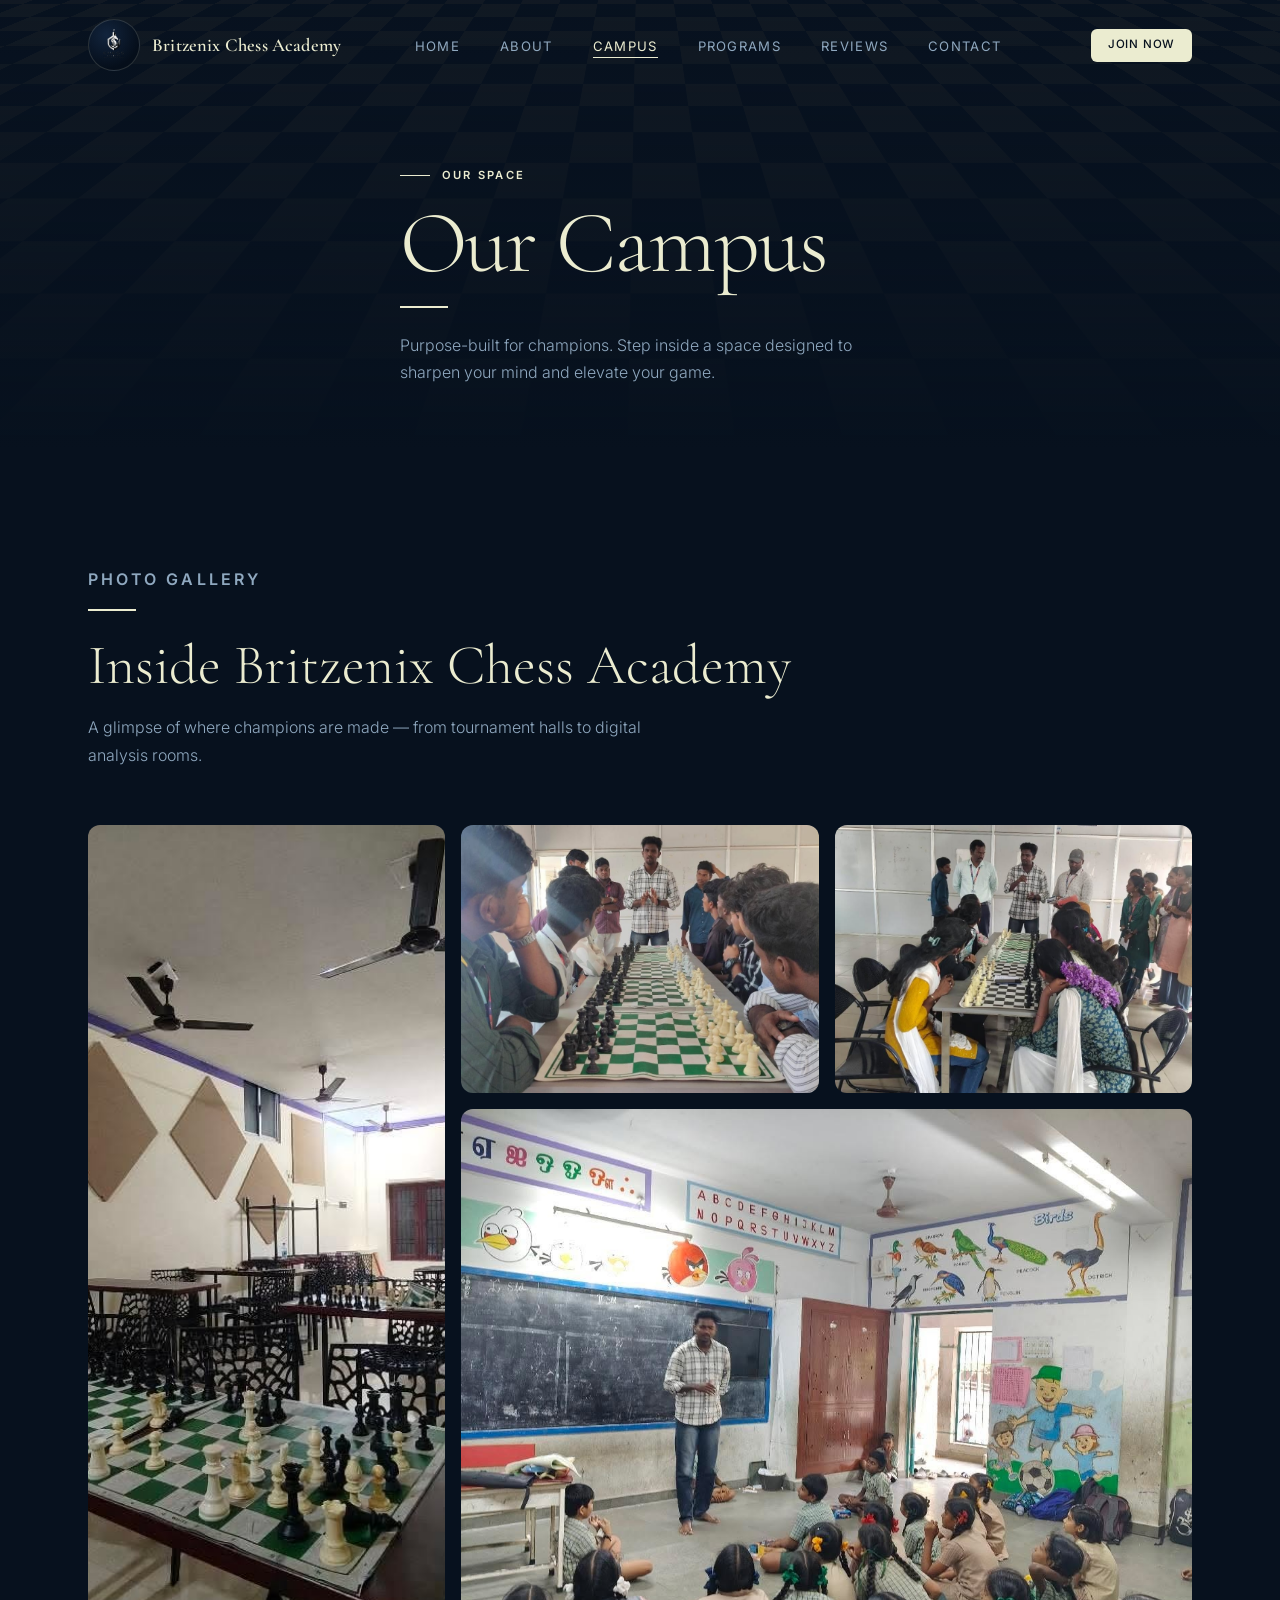
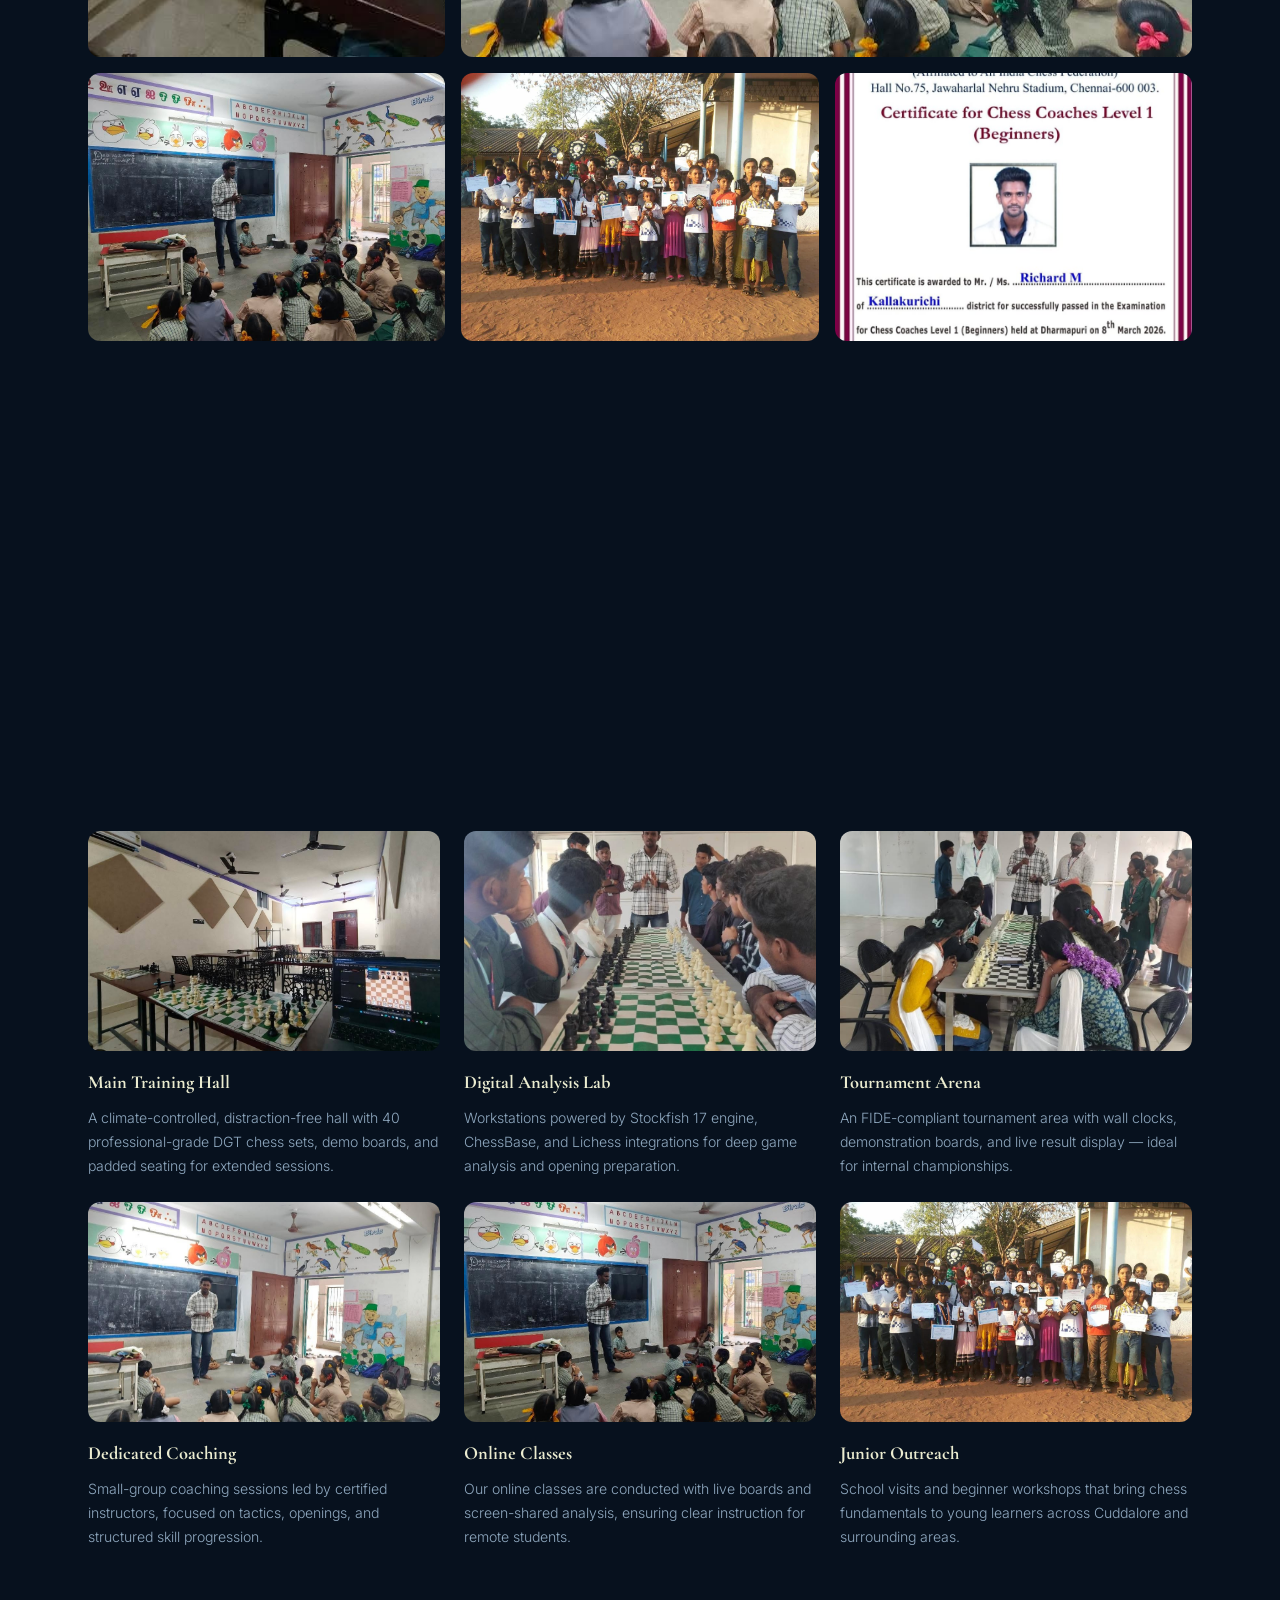
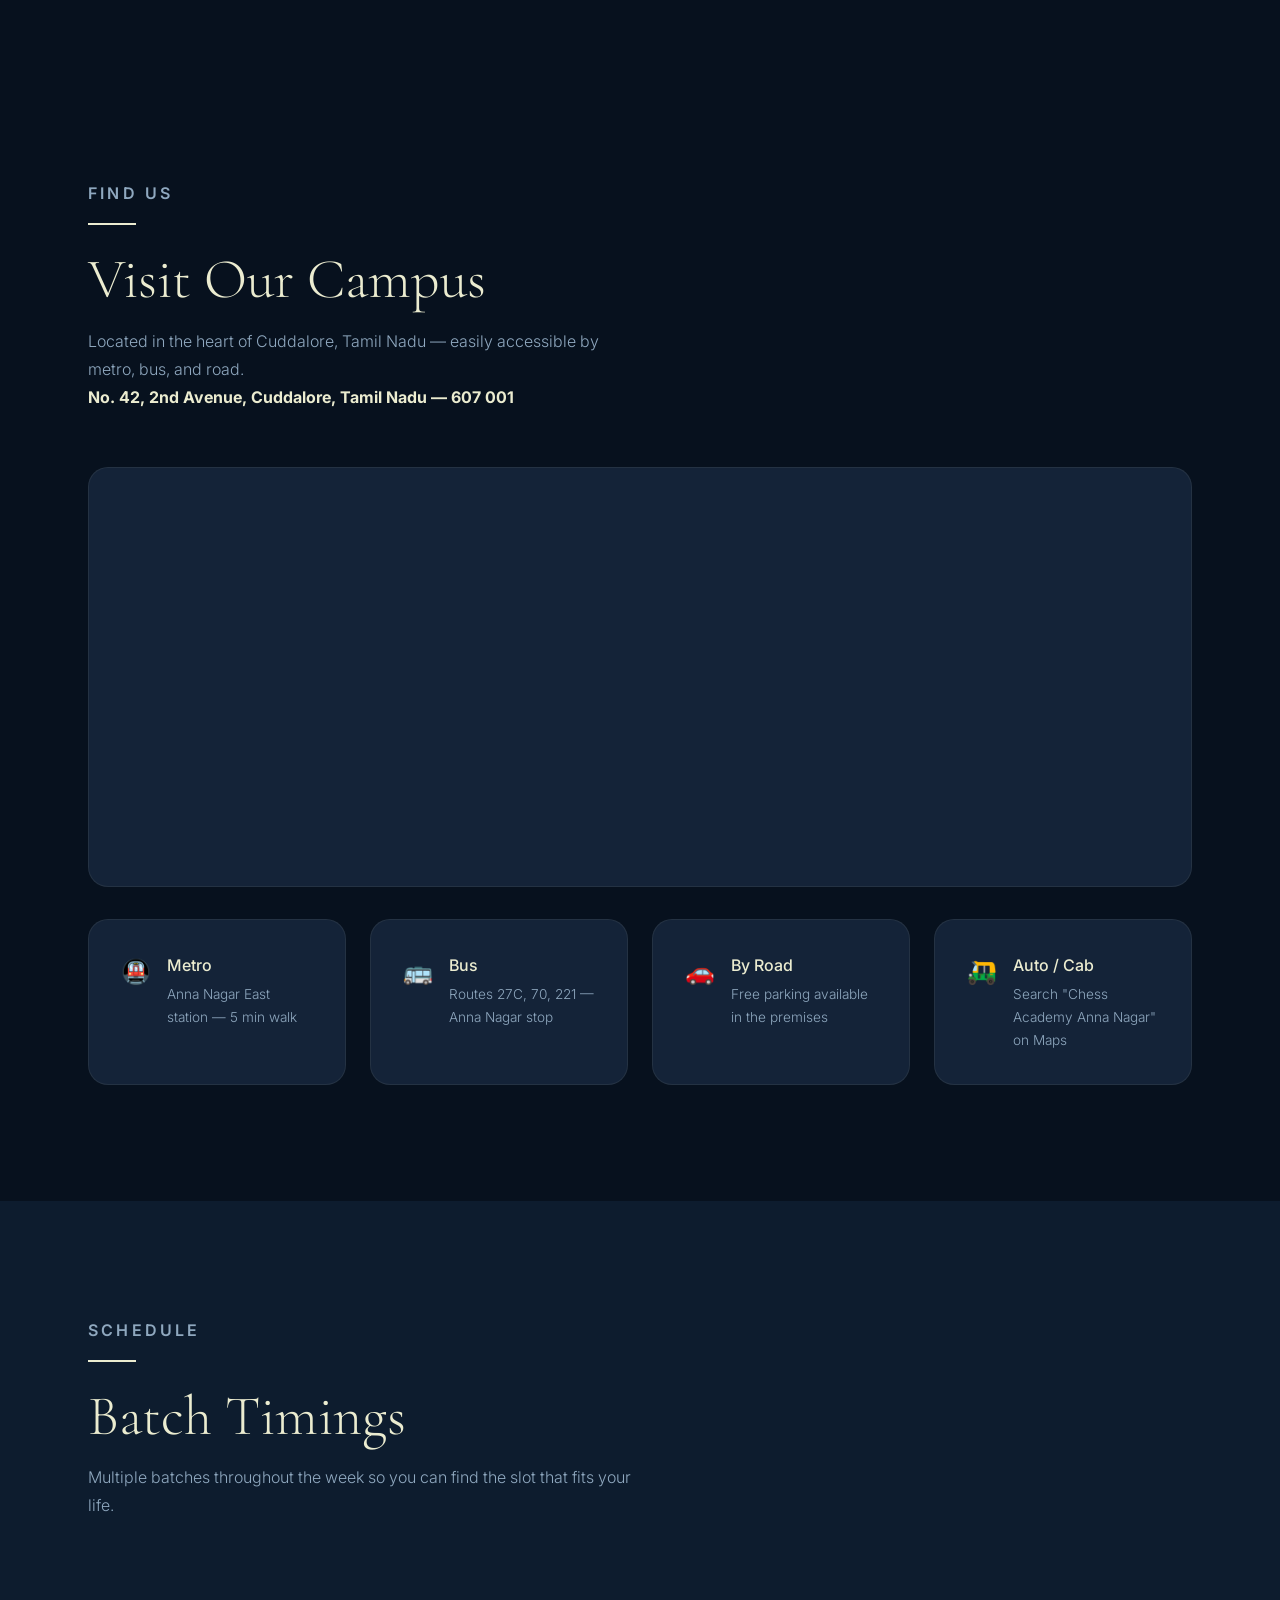
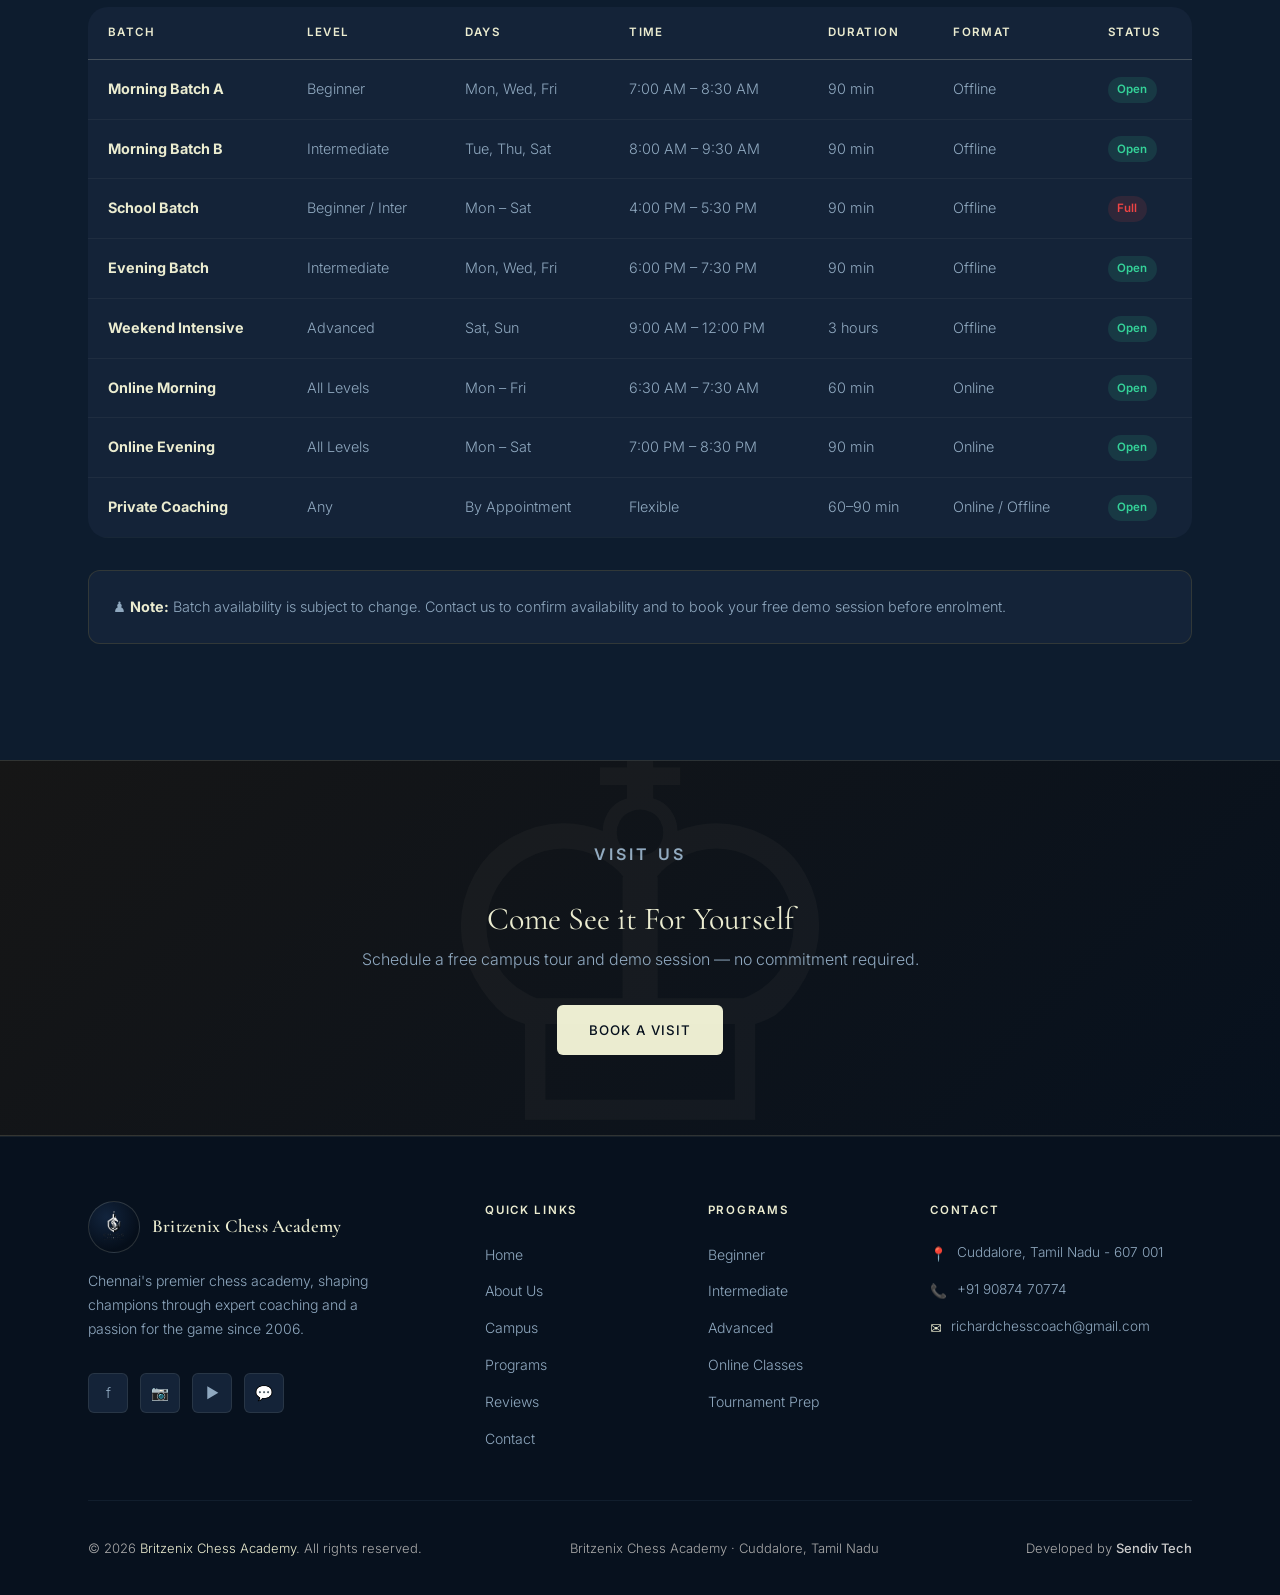
==== commit cc7e6179: "Update campus.html" ====
--- a/campus.html
+++ b/campus.html
@@ -73,56 +73,56 @@
 
     <div class="gallery-grid reveal">
 
-      <div class="gallery-item tall" data-src="image/campus1.jpeg" data-caption="Digital Analysis Room — Live engine + board analysis">
-        <div class="gallery-inner"><img src="image/campus1.jpeg" alt="Digital Analysis Room" loading="lazy"></div>
+      <div class="gallery-item tall" data-src="campus1.jpeg" data-caption="Digital Analysis Room — Live engine + board analysis">
+        <div class="gallery-inner"><img src="campus1.jpeg" alt="Digital Analysis Room" loading="lazy"></div>
         <div class="gallery-overlay">
           <div class="gallery-overlay-text">Digital Analysis Room<br><span style="font-weight:400;letter-spacing:.03em;text-transform:none;font-size:.68rem;color:var(--ivory-dim)">Live engine + board analysis</span></div>
           <span class="gallery-expand-hint" aria-hidden="true">⛶</span>
         </div>
       </div>
 
-      <div class="gallery-item" data-src="image/campus2.jpeg" data-caption="Student Sessions">
-        <div class="gallery-inner"><img src="image/campus2.jpeg" alt="Student Sessions" loading="lazy"></div>
+      <div class="gallery-item" data-src="campus2.jpeg" data-caption="Student Sessions">
+        <div class="gallery-inner"><img src="campus2.jpeg" alt="Student Sessions" loading="lazy"></div>
         <div class="gallery-overlay">
           <div class="gallery-overlay-text">Student Sessions</div>
           <span class="gallery-expand-hint" aria-hidden="true">⛶</span>
         </div>
       </div>
 
-      <div class="gallery-item" data-src="image/campus3.jpeg" data-caption="Coaching Session">
-        <div class="gallery-inner"><img src="image/campus3.jpeg" alt="Coaching Session" loading="lazy"></div>
+      <div class="gallery-item" data-src="campus3.jpeg" data-caption="Coaching Session">
+        <div class="gallery-inner"><img src="campus3.jpeg" alt="Coaching Session" loading="lazy"></div>
         <div class="gallery-overlay">
           <div class="gallery-overlay-text">Coaching Session</div>
           <span class="gallery-expand-hint" aria-hidden="true">⛶</span>
         </div>
       </div>
 
-      <div class="gallery-item wide" data-src="image/campus4.jpeg" data-caption="Tournament Area — Live tournament play">
-        <div class="gallery-inner"><img src="image/campus4.jpeg" alt="Tournament Area" loading="lazy"></div>
+      <div class="gallery-item wide" data-src="campus4.jpeg" data-caption="Tournament Area — Live tournament play">
+        <div class="gallery-inner"><img src="campus4.jpeg" alt="Tournament Area" loading="lazy"></div>
         <div class="gallery-overlay">
           <div class="gallery-overlay-text">Tournament Area<br><span style="font-weight:400;letter-spacing:.03em;text-transform:none;font-size:.68rem;color:var(--ivory-dim)">Live tournament play</span></div>
           <span class="gallery-expand-hint" aria-hidden="true">⛶</span>
         </div>
       </div>
 
-      <div class="gallery-item" data-src="image/campus6.jpeg" data-caption="Junior Outreach Program">
-        <div class="gallery-inner"><img src="image/campus6.jpeg" alt="Junior Outreach Program" loading="lazy"></div>
+      <div class="gallery-item" data-src="campus6.jpeg" data-caption="Junior Outreach Program">
+        <div class="gallery-inner"><img src="campus6.jpeg" alt="Junior Outreach Program" loading="lazy"></div>
         <div class="gallery-overlay">
           <div class="gallery-overlay-text">Junior Outreach</div>
           <span class="gallery-expand-hint" aria-hidden="true">⛶</span>
         </div>
       </div>
 
-      <div class="gallery-item" data-src="image/campus7.jpeg" data-caption="Trophy Day — Tournament Award Ceremony">
-        <div class="gallery-inner"><img src="image/campus7.jpeg" alt="Tournament Trophy Day" loading="lazy"></div>
+      <div class="gallery-item" data-src="campus7.jpeg" data-caption="Trophy Day — Tournament Award Ceremony">
+        <div class="gallery-inner"><img src="campus7.jpeg" alt="Tournament Trophy Day" loading="lazy"></div>
         <div class="gallery-overlay">
           <div class="gallery-overlay-text">Trophy Day</div>
           <span class="gallery-expand-hint" aria-hidden="true">⛶</span>
         </div>
       </div>
 
-      <div class="gallery-item" data-src="image/chess1.jpeg" data-caption="Online Class Setup">
-        <div class="gallery-inner"><img src="image/chess1.jpeg" alt="Online Class Setup" loading="lazy"></div>
+      <div class="gallery-item" data-src="chess1.jpeg" data-caption="Online Class Setup">
+        <div class="gallery-inner"><img src="chess1.jpeg" alt="Online Class Setup" loading="lazy"></div>
         <div class="gallery-overlay">
           <div class="gallery-overlay-text">Online Class Setup</div>
           <span class="gallery-expand-hint" aria-hidden="true">⛶</span>
@@ -146,37 +146,37 @@
     <div class="grid-3 facilities-grid">
 
       <div class="facility-card reveal delay-1">
-        <div class="facility-icon"><img src="image/campus1.jpeg" alt="Main Training Hall" loading="lazy"></div>
+        <div class="facility-icon"><img src="campus1.jpeg" alt="Main Training Hall" loading="lazy"></div>
         <h3 class="facility-title">Main Training Hall</h3>
         <p class="facility-desc">A climate-controlled, distraction-free hall with 40 professional-grade DGT chess sets, demo boards, and padded seating for extended sessions.</p>
       </div>
 
       <div class="facility-card reveal delay-2">
-        <div class="facility-icon"><img src="image/campus2.jpeg" alt="Digital Analysis Lab" loading="lazy"></div>
+        <div class="facility-icon"><img src="campus2.jpeg" alt="Digital Analysis Lab" loading="lazy"></div>
         <h3 class="facility-title">Digital Analysis Lab</h3>
         <p class="facility-desc">Workstations powered by Stockfish 17 engine, ChessBase, and Lichess integrations for deep game analysis and opening preparation.</p>
       </div>
 
       <div class="facility-card reveal delay-3">
-        <div class="facility-icon"><img src="image/campus3.jpeg" alt="Tournament Arena" loading="lazy"></div>
+        <div class="facility-icon"><img src="campus3.jpeg" alt="Tournament Arena" loading="lazy"></div>
         <h3 class="facility-title">Tournament Arena</h3>
         <p class="facility-desc">An FIDE-compliant tournament area with wall clocks, demonstration boards, and live result display — ideal for internal championships.</p>
       </div>
 
       <div class="facility-card reveal delay-1">
-        <div class="facility-icon"><img src="image/campus4.jpeg" alt="Coaching Sessions" loading="lazy"></div>
+        <div class="facility-icon"><img src="campus4.jpeg" alt="Coaching Sessions" loading="lazy"></div>
         <h3 class="facility-title">Dedicated Coaching</h3>
         <p class="facility-desc">Small-group coaching sessions led by certified instructors, focused on tactics, openings, and structured skill progression.</p>
       </div>
 
       <div class="facility-card reveal delay-2">
-        <div class="facility-icon"><img src="image/campus6.jpeg" alt="Online Classes" loading="lazy"></div>
+        <div class="facility-icon"><img src="campus6.jpeg" alt="Online Classes" loading="lazy"></div>
         <h3 class="facility-title">Online Classes</h3>
         <p class="facility-desc">Our online classes are conducted with live boards and screen-shared analysis, ensuring clear instruction for remote students.</p>
       </div>
 
       <div class="facility-card reveal delay-3">
-        <div class="facility-icon"><img src="image/campus7.jpeg" alt="Junior Outreach Program" loading="lazy"></div>
+        <div class="facility-icon"><img src="campus7.jpeg" alt="Junior Outreach Program" loading="lazy"></div>
         <h3 class="facility-title">Junior Outreach</h3>
         <p class="facility-desc">School visits and beginner workshops that bring chess fundamentals to young learners across Cuddalore and surrounding areas.</p>
       </div>
@@ -676,4 +676,4 @@
 })();
 </script>
 </body>
-</html>+</html>
--- a/style.css
+++ b/style.css
@@ -1239,3 +1239,25 @@
 }
 
 
+img.hero1-logo {
+    margin: -423px 0 0 746px;
+    width: 340px;
+    height: 423px;
+}
+
+.footer-copy {
+  font-size: 13px;
+  color: #aaa;
+  margin: 4px 0;
+}
+
+.footer-copy a {
+  color: #ccc;
+  text-decoration: none;
+  font-weight: 500;
+}
+
+.footer-copy a:hover {
+  color: #fff;
+  text-decoration: underline;
+}
